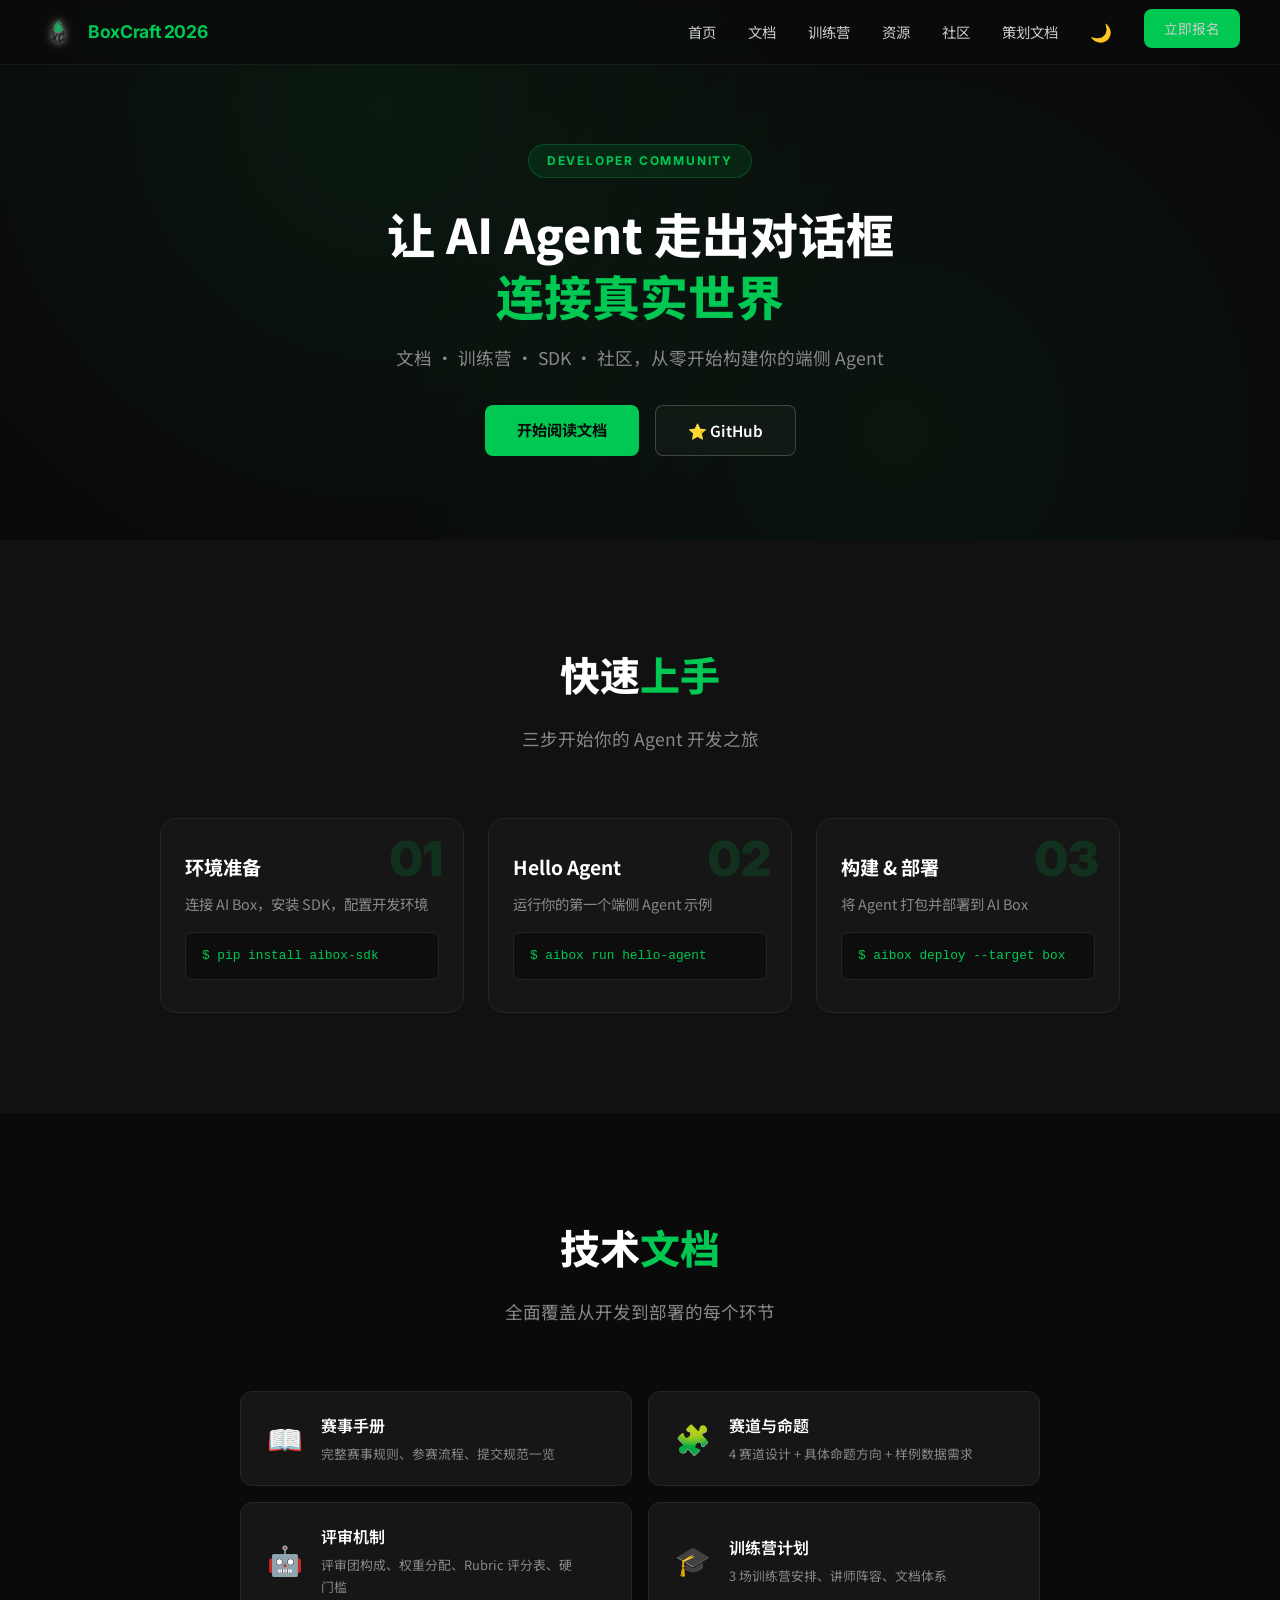
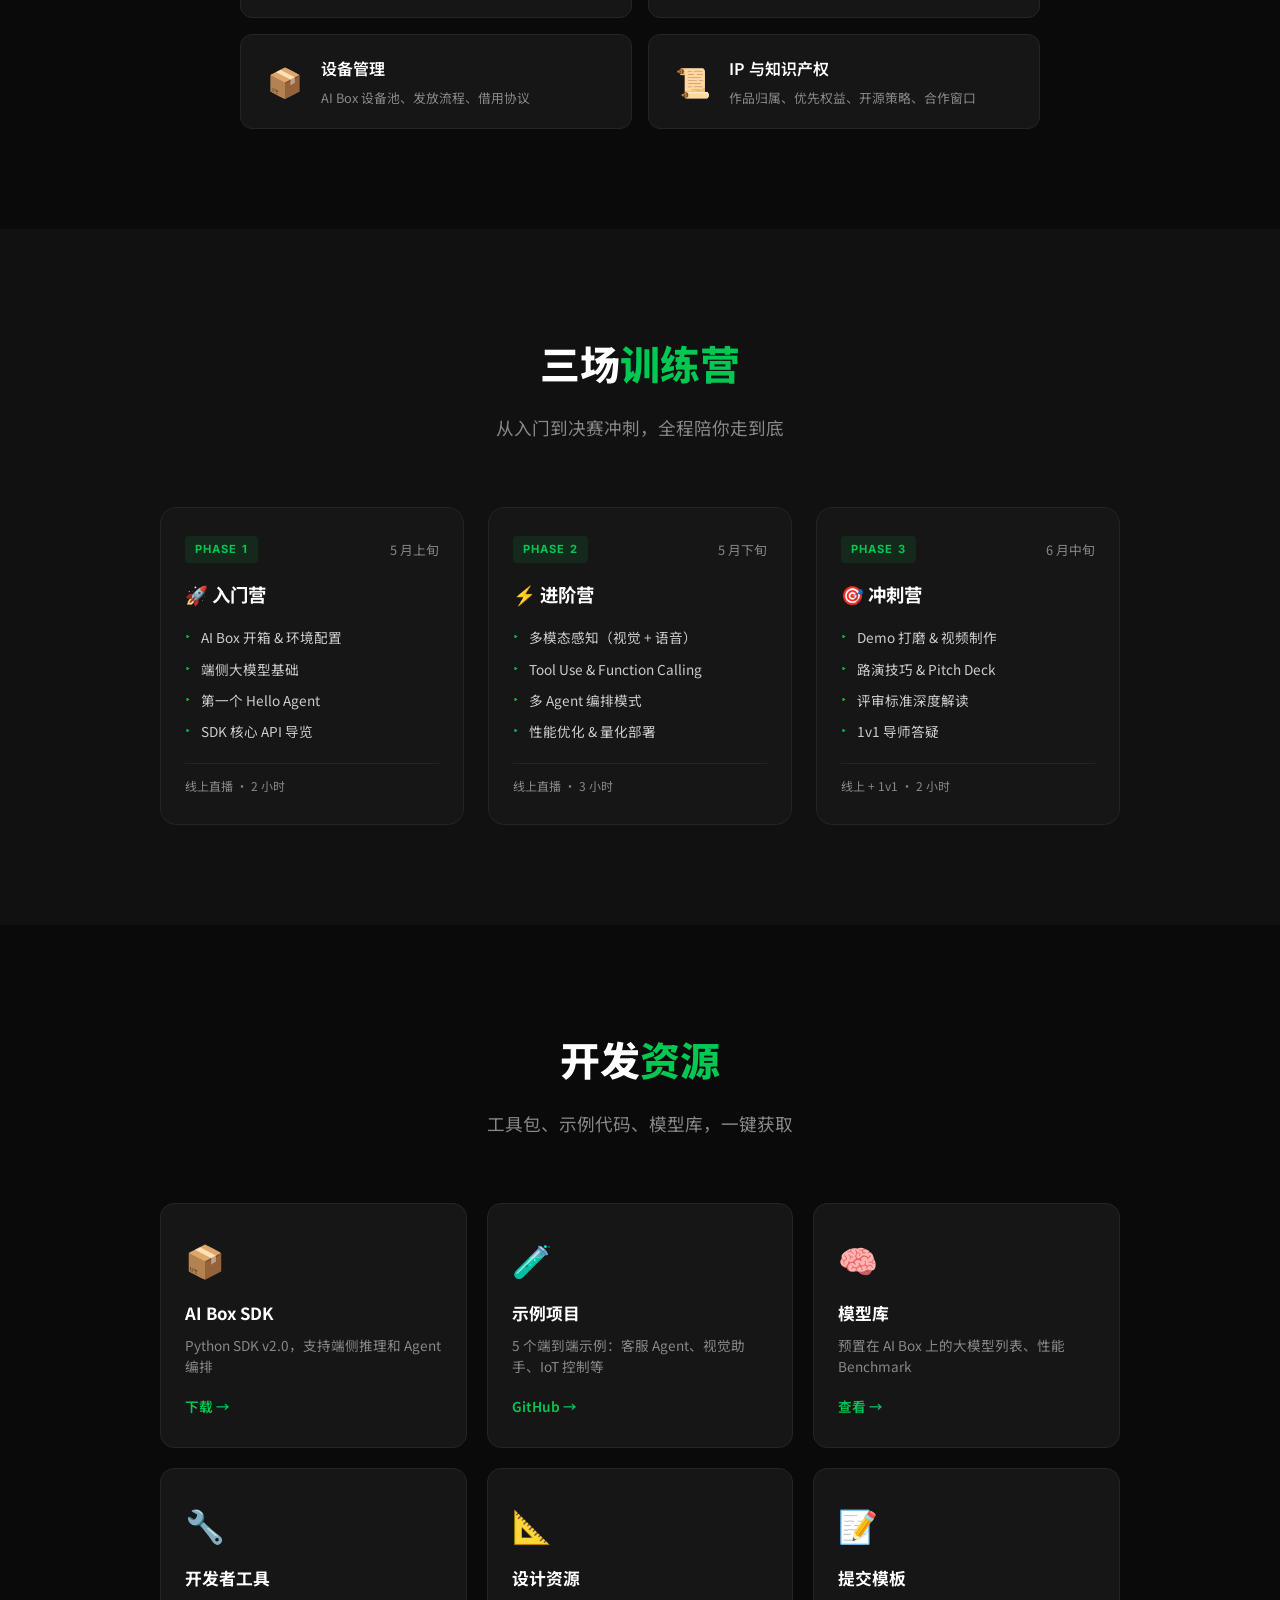
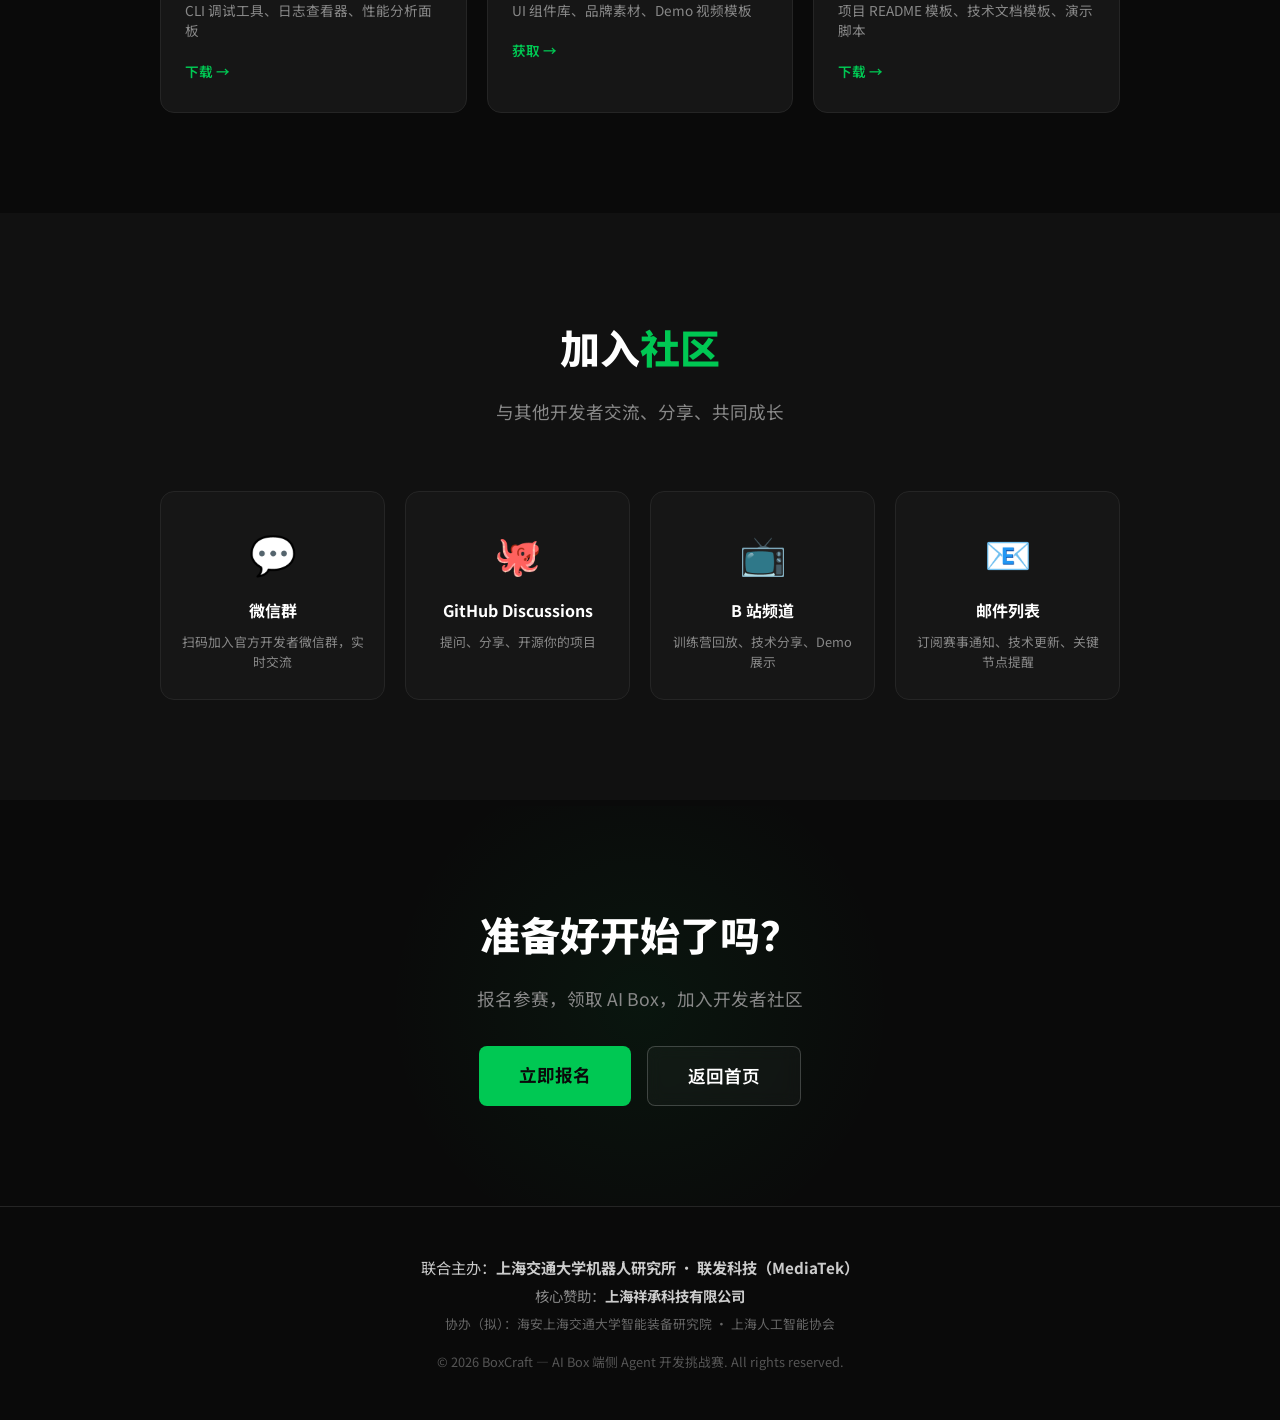
==== community.html @ ab270f7e "feat: BoxCraft 2026 官网全套页面 - 主页 index.html（全站导航/Hero/赛道/奖项/赛程/FAQ） - 注册页 register.html - 社区页 communi" ====
<!DOCTYPE html>
<html lang="zh-CN" data-theme="dark">

<head>
    <meta charset="UTF-8">
    <meta name="viewport" content="width=device-width, initial-scale=1.0">
    <title>开发者社区 — BoxCraft 2026</title>
    <meta name="description" content="BoxCraft 2026 开发者社区：技术文档、训练营资源、开发工具包下载、社区论坛，让你从入门到参赛零障碍。">
    <link rel="icon" type="image/png" href="assets/logo.png">
    <link rel="stylesheet" href="style.css">
    <link rel="stylesheet" href="community.css">
</head>

<body>

    <!-- NAV -->
    <nav>
        <div class="nav-inner">
            <a href="index.html" class="nav-logo">
                <img src="assets/logo.png" alt="BoxCraft">
                <span>BoxCraft <span class="year">2026</span></span>
            </a>
            <ul class="nav-links">
                <li><a href="index.html">首页</a></li>
                <li><a href="#docs">文档</a></li>
                <li><a href="#bootcamp">训练营</a></li>
                <li><a href="#resources">资源</a></li>
                <li><a href="#discuss">社区</a></li>
                <li><a href="docs.html">策划文档</a></li>
        <li><a href="#" onclick="toggleTheme();return false;" id="themeToggle" title="切换主题" style="font-size:1.1rem;">🌙</a></li>
        <li><a href="register.html" class="btn-primary" style="padding:8px 20px; font-size:0.85rem;">立即报名</a>
                </li>
            </ul>
        </div>
    </nav>

    <!-- HERO -->
    <section class="comm-hero">
        <div class="hero-content">
            <div class="comm-badge">DEVELOPER COMMUNITY</div>
            <h1>让 AI Agent 走出对话框<br><span class="green">连接真实世界</span></h1>
            <p class="subtitle">文档 · 训练营 · SDK · 社区，从零开始构建你的端侧 Agent</p>
            <div class="hero-buttons">
                <a href="#docs" class="btn-primary">开始阅读文档</a>
                <a href="https://github.com" class="btn-outline" target="_blank">⭐ GitHub</a>
            </div>
        </div>
    </section>

    <!-- QUICK START -->
    <section id="docs" style="background: var(--dark);">
        <div class="container">
            <div class="section-title fade-in">
                <h2>快速<span class="green">上手</span></h2>
                <p>三步开始你的 Agent 开发之旅</p>
            </div>
            <div class="steps-grid fade-in">
                <div class="step-card">
                    <div class="step-number">01</div>
                    <h3>环境准备</h3>
                    <p>连接 AI Box，安装 SDK，配置开发环境</p>
                    <div class="code-block">
                        <code>$ pip install aibox-sdk</code>
                    </div>
                </div>
                <div class="step-card">
                    <div class="step-number">02</div>
                    <h3>Hello Agent</h3>
                    <p>运行你的第一个端侧 Agent 示例</p>
                    <div class="code-block">
                        <code>$ aibox run hello-agent</code>
                    </div>
                </div>
                <div class="step-card">
                    <div class="step-number">03</div>
                    <h3>构建 & 部署</h3>
                    <p>将 Agent 打包并部署到 AI Box</p>
                    <div class="code-block">
                        <code>$ aibox deploy --target box</code>
                    </div>
                </div>
            </div>
        </div>
    </section>

    <!-- DOCUMENTATION -->
    <section>
        <div class="container">
            <div class="section-title fade-in">
                <h2>技术<span class="green">文档</span></h2>
                <p>全面覆盖从开发到部署的每个环节</p>
            </div>
            <div class="docs-grid fade-in">
                <a class="doc-card" href="doc-handbook.html">
                    <div class="doc-icon">📖</div>
                    <div class="doc-info">
                        <h4>赛事手册</h4>
                        <p>完整赛事规则、参赛流程、提交规范一览</p>
                    </div>
                    <span class="doc-arrow">→</span>
                </a>
                <a class="doc-card" href="doc-tracks.html">
                    <div class="doc-icon">🧩</div>
                    <div class="doc-info">
                        <h4>赛道与命题</h4>
                        <p>4 赛道设计 + 具体命题方向 + 样例数据需求</p>
                    </div>
                    <span class="doc-arrow">→</span>
                </a>
                <a class="doc-card" href="doc-review.html">
                    <div class="doc-icon">🤖</div>
                    <div class="doc-info">
                        <h4>评审机制</h4>
                        <p>评审团构成、权重分配、Rubric 评分表、硬门槛</p>
                    </div>
                    <span class="doc-arrow">→</span>
                </a>
                <a class="doc-card" href="doc-bootcamp.html">
                    <div class="doc-icon">🎓</div>
                    <div class="doc-info">
                        <h4>训练营计划</h4>
                        <p>3 场训练营安排、讲师阵容、文档体系</p>
                    </div>
                    <span class="doc-arrow">→</span>
                </a>
                <a class="doc-card" href="doc-equipment.html">
                    <div class="doc-icon">📦</div>
                    <div class="doc-info">
                        <h4>设备管理</h4>
                        <p>AI Box 设备池、发放流程、借用协议</p>
                    </div>
                    <span class="doc-arrow">→</span>
                </a>
                <a class="doc-card" href="doc-ip.html">
                    <div class="doc-icon">📜</div>
                    <div class="doc-info">
                        <h4>IP 与知识产权</h4>
                        <p>作品归属、优先权益、开源策略、合作窗口</p>
                    </div>
                    <span class="doc-arrow">→</span>
                </a>
            </div>
        </div>
    </section>

    <!-- BOOTCAMP -->
    <section id="bootcamp" style="background: var(--dark);">
        <div class="container">
            <div class="section-title fade-in">
                <h2>三场<span class="green">训练营</span></h2>
                <p>从入门到决赛冲刺，全程陪你走到底</p>
            </div>
            <div class="bootcamp-timeline fade-in">
                <div class="boot-card">
                    <div class="boot-phase">
                        <span class="boot-badge">PHASE 1</span>
                        <span class="boot-date">5 月上旬</span>
                    </div>
                    <h3>🚀 入门营</h3>
                    <ul>
                        <li>AI Box 开箱 & 环境配置</li>
                        <li>端侧大模型基础</li>
                        <li>第一个 Hello Agent</li>
                        <li>SDK 核心 API 导览</li>
                    </ul>
                    <div class="boot-tag">线上直播 · 2 小时</div>
                </div>
                <div class="boot-card">
                    <div class="boot-phase">
                        <span class="boot-badge">PHASE 2</span>
                        <span class="boot-date">5 月下旬</span>
                    </div>
                    <h3>⚡ 进阶营</h3>
                    <ul>
                        <li>多模态感知（视觉 + 语音）</li>
                        <li>Tool Use & Function Calling</li>
                        <li>多 Agent 编排模式</li>
                        <li>性能优化 & 量化部署</li>
                    </ul>
                    <div class="boot-tag">线上直播 · 3 小时</div>
                </div>
                <div class="boot-card">
                    <div class="boot-phase">
                        <span class="boot-badge">PHASE 3</span>
                        <span class="boot-date">6 月中旬</span>
                    </div>
                    <h3>🎯 冲刺营</h3>
                    <ul>
                        <li>Demo 打磨 & 视频制作</li>
                        <li>路演技巧 & Pitch Deck</li>
                        <li>评审标准深度解读</li>
                        <li>1v1 导师答疑</li>
                    </ul>
                    <div class="boot-tag">线上 + 1v1 · 2 小时</div>
                </div>
            </div>
        </div>
    </section>

    <!-- RESOURCES -->
    <section id="resources">
        <div class="container">
            <div class="section-title fade-in">
                <h2>开发<span class="green">资源</span></h2>
                <p>工具包、示例代码、模型库，一键获取</p>
            </div>
            <div class="resources-grid fade-in">
                <div class="res-card">
                    <div class="res-icon">📦</div>
                    <h4>AI Box SDK</h4>
                    <p>Python SDK v2.0，支持端侧推理和 Agent 编排</p>
                    <a href="#" class="res-link">下载 →</a>
                </div>
                <div class="res-card">
                    <div class="res-icon">🧪</div>
                    <h4>示例项目</h4>
                    <p>5 个端到端示例：客服 Agent、视觉助手、IoT 控制等</p>
                    <a href="#" class="res-link">GitHub →</a>
                </div>
                <div class="res-card">
                    <div class="res-icon">🧠</div>
                    <h4>模型库</h4>
                    <p>预置在 AI Box 上的大模型列表、性能 Benchmark</p>
                    <a href="#" class="res-link">查看 →</a>
                </div>
                <div class="res-card">
                    <div class="res-icon">🔧</div>
                    <h4>开发者工具</h4>
                    <p>CLI 调试工具、日志查看器、性能分析面板</p>
                    <a href="#" class="res-link">下载 →</a>
                </div>
                <div class="res-card">
                    <div class="res-icon">📐</div>
                    <h4>设计资源</h4>
                    <p>UI 组件库、品牌素材、Demo 视频模板</p>
                    <a href="#" class="res-link">获取 →</a>
                </div>
                <div class="res-card">
                    <div class="res-icon">📝</div>
                    <h4>提交模板</h4>
                    <p>项目 README 模板、技术文档模板、演示脚本</p>
                    <a href="#" class="res-link">下载 →</a>
                </div>
            </div>
        </div>
    </section>

    <!-- COMMUNITY / DISCUSS -->
    <section id="discuss" style="background: var(--dark);">
        <div class="container">
            <div class="section-title fade-in">
                <h2>加入<span class="green">社区</span></h2>
                <p>与其他开发者交流、分享、共同成长</p>
            </div>
            <div class="community-channels fade-in">
                <a class="channel-card" href="#" target="_blank">
                    <div class="ch-icon">💬</div>
                    <h4>微信群</h4>
                    <p>扫码加入官方开发者微信群，实时交流</p>
                </a>
                <a class="channel-card" href="#" target="_blank">
                    <div class="ch-icon">🐙</div>
                    <h4>GitHub Discussions</h4>
                    <p>提问、分享、开源你的项目</p>
                </a>
                <a class="channel-card" href="#" target="_blank">
                    <div class="ch-icon">📺</div>
                    <h4>B 站频道</h4>
                    <p>训练营回放、技术分享、Demo 展示</p>
                </a>
                <a class="channel-card" href="#" target="_blank">
                    <div class="ch-icon">📧</div>
                    <h4>邮件列表</h4>
                    <p>订阅赛事通知、技术更新、关键节点提醒</p>
                </a>
            </div>
        </div>
    </section>

    <!-- CTA -->
    <section class="cta-section">
        <h2>准备好开始了吗？</h2>
        <p>报名参赛，领取 AI Box，加入开发者社区</p>
        <div class="hero-buttons" style="justify-content:center;">
            <a href="register.html" class="btn-primary" style="font-size:1.1rem; padding: 14px 40px;">立即报名</a>
            <a href="index.html" class="btn-outline" style="font-size:1.1rem; padding: 14px 40px;">返回首页</a>
        </div>
    </section>

    <!-- FOOTER -->
    <footer>
        <div class="organizers">
            <div class="org-row">联合主办：<strong>上海交通大学机器人研究所</strong> · <strong>联发科技（MediaTek）</strong></div>
            <div class="org-row">核心赞助：<strong>上海祥承科技有限公司</strong></div>
            <div class="org-row" style="color:#666; font-size:0.8rem;">协办（拟）：海安上海交通大学智能装备研究院 · 上海人工智能协会</div>
        </div>
        <div class="copyright">
            © 2026 BoxCraft — AI Box 端侧 Agent 开发挑战赛. All rights reserved.
        </div>
    </footer>

    <!-- JS -->
    <script>
        const observer = new IntersectionObserver((entries) => {
            entries.forEach(entry => {
                if (entry.isIntersecting) entry.target.classList.add('visible');
            });
        }, { threshold: 0.1 });
        document.querySelectorAll('.fade-in').forEach(el => observer.observe(el));
    </script>


  <script>
    function toggleTheme() {
      const html = document.documentElement;
      const next = html.getAttribute('data-theme') === 'dark' ? 'light' : 'dark';
      html.setAttribute('data-theme', next);
      localStorage.setItem('boxcraft-theme', next);
      const btn = document.getElementById('themeToggle');
      if (btn) btn.textContent = next === 'dark' ? '🌙' : '☀️';
    }
    (function() {
      const saved = localStorage.getItem('boxcraft-theme');
      if (saved) {
        document.documentElement.setAttribute('data-theme', saved);
        const btn = document.getElementById('themeToggle');
        if (btn) btn.textContent = saved === 'dark' ? '🌙' : '☀️';
      }
    })();
  </script>
</body>

</html>
---- style.css ----
/* ===== BoxCraft 2026 Official Website ===== */
/* Brand: Black #1A1A1A + Green #00C853 */

@import url('https://fonts.googleapis.com/css2?family=Inter:wght@300;400;500;600;700;800;900&family=Noto+Sans+SC:wght@300;400;500;700;900&display=swap');

:root,
[data-theme="dark"] {
  --green: #00C853;
  --green-dark: #00a344;
  --green-light: #00e676;
  --green-glow: rgba(0, 200, 83, 0.3);
  --green-subtle: rgba(0, 200, 83, 0.06);
  --black: #0a0a0a;
  --dark: #111111;
  --dark-card: #161616;
  --dark-card-hover: #1c1c1c;
  --dark-border: #252525;
  --white: #ffffff;
  --gray: #888888;
  --light-gray: #cccccc;
  --font-en: 'Inter', sans-serif;
  --font-cn: 'Noto Sans SC', 'PingFang SC', sans-serif;
  --radius-sm: 10px;
  --radius-md: 16px;
  --radius-lg: 24px;
  --shadow-card: 0 4px 24px rgba(0, 0, 0, 0.4);
  --shadow-glow: 0 0 40px rgba(0, 200, 83, 0.12);
  --transition-fast: 0.2s cubic-bezier(0.4, 0, 0.2, 1);
  --transition-smooth: 0.4s cubic-bezier(0.4, 0, 0.2, 1);
}

[data-theme="light"] {
  --green: #00873e;
  --green-dark: #006830;
  --green-light: #00a344;
  --green-glow: rgba(0, 135, 62, 0.18);
  --green-subtle: rgba(0, 135, 62, 0.06);
  --black: #ffffff;
  --dark: #f8f9fa;
  --dark-card: #ffffff;
  --dark-card-hover: #f0f1f2;
  --dark-border: #e0e0e0;
  --white: #1a1a1a;
  --gray: #888888;
  --light-gray: #444444;
  --shadow-card: 0 4px 24px rgba(0, 0, 0, 0.08);
  --shadow-glow: 0 0 40px rgba(0, 135, 62, 0.1);
}

* {
  margin: 0;
  padding: 0;
  box-sizing: border-box;
}

html {
  scroll-behavior: smooth;
  font-size: 16px;
}

body {
  background: var(--black);
  color: var(--white);
  font-family: var(--font-cn);
  line-height: 1.7;
  overflow-x: hidden;
  -webkit-font-smoothing: antialiased;
  -moz-osx-font-smoothing: grayscale;
}

a {
  color: var(--green);
  text-decoration: none;
  transition: all var(--transition-fast);
}

a:hover {
  opacity: 0.85;
  text-shadow: 0 0 12px var(--green-glow);
}

.container {
  max-width: 1200px;
  margin: 0 auto;
  padding: 0 24px;
}

/* ===== NAV ===== */
nav {
  position: fixed;
  top: 0;
  left: 0;
  right: 0;
  z-index: 100;
  background: rgba(10, 10, 10, 0.7);
  backdrop-filter: blur(24px) saturate(180%);
  -webkit-backdrop-filter: blur(24px) saturate(180%);
  border-bottom: 1px solid rgba(255, 255, 255, 0.06);
  padding: 0 24px;
}

nav .nav-inner {
  max-width: 1200px;
  margin: 0 auto;
  display: flex;
  align-items: center;
  justify-content: space-between;
  height: 64px;
}

nav .nav-logo {
  display: flex;
  align-items: center;
  gap: 12px;
}

nav .nav-logo img {
  height: 36px;
  width: auto;
  filter: drop-shadow(0 0 6px rgba(255, 255, 255, 0.4)) drop-shadow(0 0 2px rgba(255, 255, 255, 0.6));
}

nav .nav-logo span {
  font-family: var(--font-en);
  font-weight: 700;
  font-size: 1.1rem;
  letter-spacing: -0.02em;
}

nav .nav-logo .year {
  color: var(--green);
}

nav .nav-links {
  display: flex;
  gap: 32px;
  align-items: center;
  list-style: none;
}

nav .nav-links a {
  color: var(--light-gray);
  font-size: 0.9rem;
  font-weight: 400;
  transition: color 0.2s;
}

nav .nav-links a:hover {
  color: var(--white);
  opacity: 1;
}

.btn-primary {
  display: inline-block;
  padding: 12px 32px;
  background: var(--green);
  color: var(--black);
  font-weight: 700;
  font-size: 0.95rem;
  border-radius: 8px;
  border: none;
  cursor: pointer;
  transition: all var(--transition-fast);
  font-family: var(--font-cn);
  position: relative;
  overflow: hidden;
}

.btn-primary::after {
  content: '';
  position: absolute;
  inset: 0;
  background: linear-gradient(135deg, transparent 40%, rgba(255, 255, 255, 0.2) 50%, transparent 60%);
  transform: translateX(-100%);
  transition: transform 0.6s;
}

.btn-primary:hover {
  background: var(--green-light);
  transform: translateY(-2px);
  box-shadow: 0 4px 20px rgba(0, 200, 83, 0.4), 0 0 60px rgba(0, 200, 83, 0.15);
  opacity: 1;
}

.btn-primary:hover::after {
  transform: translateX(100%);
}

.btn-outline {
  display: inline-block;
  padding: 12px 32px;
  background: rgba(255, 255, 255, 0.03);
  color: var(--white);
  font-weight: 600;
  font-size: 0.95rem;
  border-radius: 8px;
  border: 1px solid rgba(255, 255, 255, 0.2);
  cursor: pointer;
  transition: all var(--transition-fast);
  font-family: var(--font-cn);
  backdrop-filter: blur(8px);
}

.btn-outline:hover {
  background: rgba(0, 200, 83, 0.08);
  border-color: var(--green);
  opacity: 1;
  transform: translateY(-2px);
}

/* ===== HERO ===== */
.hero {
  min-height: 100vh;
  display: flex;
  align-items: center;
  justify-content: center;
  text-align: center;
  padding: 120px 24px 80px;
  position: relative;
  overflow: hidden;
}

.hero::before {
  content: '';
  position: absolute;
  top: -40%;
  left: 50%;
  transform: translateX(-50%);
  width: 900px;
  height: 900px;
  background: radial-gradient(circle, rgba(0, 200, 83, 0.15) 0%, rgba(0, 200, 83, 0.05) 40%, transparent 70%);
  opacity: 1;
  pointer-events: none;
  animation: pulseGlow 6s ease-in-out infinite;
}

.hero::after {
  content: '';
  position: absolute;
  bottom: -20%;
  right: -10%;
  width: 500px;
  height: 500px;
  background: radial-gradient(circle, rgba(0, 200, 83, 0.08) 0%, transparent 70%);
  pointer-events: none;
}

@keyframes pulseGlow {

  0%,
  100% {
    opacity: 0.6;
    transform: translateX(-50%) scale(1);
  }

  50% {
    opacity: 1;
    transform: translateX(-50%) scale(1.05);
  }
}

.hero-content {
  position: relative;
  z-index: 1;
}

.hero-logo {
  width: 160px;
  height: auto;
  margin-bottom: 32px;
  animation: float 4s ease-in-out infinite;
  filter: drop-shadow(0 0 20px rgba(255, 255, 255, 0.3)) drop-shadow(0 0 6px rgba(255, 255, 255, 0.5)) drop-shadow(0 0 40px rgba(0, 200, 83, 0.2));
}

@keyframes float {

  0%,
  100% {
    transform: translateY(0);
  }

  50% {
    transform: translateY(-10px);
  }
}

.hero h1 {
  font-family: var(--font-en);
  font-size: 5rem;
  font-weight: 900;
  letter-spacing: -0.04em;
  line-height: 1.05;
  margin-bottom: 8px;
  background: linear-gradient(135deg, #fff 60%, rgba(255, 255, 255, 0.7));
  -webkit-background-clip: text;
  -webkit-text-fill-color: transparent;
  background-clip: text;
}

.hero h1 .year {
  background: linear-gradient(135deg, var(--green), var(--green-light));
  -webkit-background-clip: text;
  -webkit-text-fill-color: transparent;
  background-clip: text;
}

.hero .subtitle {
  font-size: 1.3rem;
  color: var(--light-gray);
  font-weight: 400;
  margin-bottom: 32px;
  letter-spacing: 0.1em;
}

.hero .slogan {
  font-size: 2rem;
  font-weight: 700;
  margin-bottom: 48px;
  line-height: 1.4;
}

.hero .slogan .highlight {
  color: var(--green);
}

.hero-stats {
  display: flex;
  justify-content: center;
  gap: 40px;
  margin-bottom: 48px;
  flex-wrap: wrap;
}

.hero-stats .stat {
  text-align: center;
  padding: 16px 24px;
  background: rgba(255, 255, 255, 0.03);
  border: 1px solid rgba(255, 255, 255, 0.06);
  border-radius: var(--radius-sm);
  backdrop-filter: blur(8px);
  transition: all var(--transition-smooth);
  min-width: 120px;
}

.hero-stats .stat:hover {
  border-color: rgba(0, 200, 83, 0.3);
  background: rgba(0, 200, 83, 0.05);
  transform: translateY(-4px);
  box-shadow: var(--shadow-glow);
}

.hero-stats .stat-value {
  font-family: var(--font-en);
  font-size: 2.4rem;
  font-weight: 800;
  background: linear-gradient(135deg, var(--green), var(--green-light));
  -webkit-background-clip: text;
  -webkit-text-fill-color: transparent;
  background-clip: text;
}

.hero-stats .stat-label {
  font-size: 0.8rem;
  color: var(--gray);
  margin-top: 4px;
  letter-spacing: 0.02em;
}

.hero-buttons {
  display: flex;
  gap: 16px;
  justify-content: center;
}

/* ===== SECTIONS ===== */
section {
  padding: 100px 24px;
}

.section-title {
  text-align: center;
  margin-bottom: 64px;
}

.section-title h2 {
  font-size: 2.5rem;
  font-weight: 800;
  margin-bottom: 16px;
}

.section-title p {
  font-size: 1.1rem;
  color: var(--gray);
  max-width: 600px;
  margin: 0 auto;
}

.section-title .green {
  color: var(--green);
}

/* ===== ABOUT ===== */
.about-grid {
  display: grid;
  grid-template-columns: 1fr 1fr;
  gap: 48px;
  align-items: center;
}

.about-text h3 {
  font-size: 1.8rem;
  font-weight: 700;
  margin-bottom: 20px;
}

.about-text p {
  color: var(--light-gray);
  line-height: 1.8;
  margin-bottom: 16px;
}

.about-features {
  display: grid;
  grid-template-columns: 1fr 1fr;
  gap: 16px;
}

.about-feature {
  background: var(--dark-card);
  border: 1px solid var(--dark-border);
  border-radius: var(--radius-sm);
  padding: 20px;
  text-align: center;
  transition: all var(--transition-smooth);
}

.about-feature:hover {
  border-color: var(--green);
  transform: translateY(-4px);
  box-shadow: var(--shadow-glow);
  background: var(--dark-card-hover);
}

.about-feature .icon {
  font-size: 2rem;
  margin-bottom: 8px;
}

.about-feature .label {
  font-size: 0.85rem;
  color: var(--gray);
  margin-bottom: 4px;
}

.about-feature .value {
  font-weight: 700;
  font-size: 1.1rem;
}

/* ===== TRACKS ===== */
.tracks-grid {
  display: grid;
  grid-template-columns: repeat(2, 1fr);
  gap: 24px;
  max-width: 900px;
  margin: 0 auto;
}

.track-card {
  background: var(--dark-card);
  border: 1px solid var(--dark-border);
  border-radius: var(--radius-md);
  padding: 32px;
  transition: all var(--transition-smooth);
  position: relative;
  overflow: hidden;
}

.track-card::before {
  content: '';
  position: absolute;
  top: 0;
  left: 0;
  width: 4px;
  height: 100%;
  background: linear-gradient(180deg, var(--green), var(--green-dark));
  opacity: 0;
  transition: opacity var(--transition-fast);
}

.track-card:hover {
  border-color: rgba(0, 200, 83, 0.4);
  transform: translateY(-6px);
  box-shadow: var(--shadow-glow), var(--shadow-card);
  background: var(--dark-card-hover);
}

.track-card:hover::before {
  opacity: 1;
}

.track-card .track-label {
  font-family: var(--font-en);
  font-size: 0.75rem;
  font-weight: 600;
  color: var(--green);
  text-transform: uppercase;
  letter-spacing: 0.1em;
  margin-bottom: 12px;
}

.track-card h3 {
  font-size: 1.3rem;
  font-weight: 700;
  margin-bottom: 12px;
}

.track-card p {
  color: var(--gray);
  font-size: 0.9rem;
  line-height: 1.6;
}

/* ===== TIMELINE ===== */
.timeline {
  max-width: 700px;
  margin: 0 auto;
  position: relative;
}

.timeline::before {
  content: '';
  position: absolute;
  left: 20px;
  top: 0;
  bottom: 0;
  width: 2px;
  background: var(--dark-border);
}

.timeline-item {
  display: flex;
  gap: 24px;
  margin-bottom: 32px;
  position: relative;
}

.timeline-dot {
  width: 40px;
  height: 40px;
  min-width: 40px;
  border-radius: 50%;
  background: var(--dark-card);
  border: 2px solid var(--dark-border);
  display: flex;
  align-items: center;
  justify-content: center;
  font-size: 1rem;
  z-index: 1;
  transition: all 0.3s;
}

.timeline-item:hover .timeline-dot {
  border-color: var(--green);
  box-shadow: 0 0 12px var(--green-glow);
}

.timeline-item.active .timeline-dot {
  border-color: var(--green);
  background: var(--green);
}

.timeline-content {
  padding-bottom: 8px;
}

.timeline-content .date {
  font-family: var(--font-en);
  font-size: 0.8rem;
  font-weight: 600;
  color: var(--green);
  margin-bottom: 4px;
}

.timeline-content h4 {
  font-size: 1.05rem;
  font-weight: 600;
  margin-bottom: 4px;
}

.timeline-content p {
  font-size: 0.85rem;
  color: var(--gray);
}

/* ===== PRIZES ===== */
.prizes-grid {
  display: grid;
  grid-template-columns: repeat(4, 1fr);
  gap: 20px;
  max-width: 900px;
  margin: 0 auto 48px;
}

.prize-card {
  background: var(--dark-card);
  border: 1px solid var(--dark-border);
  border-radius: var(--radius-md);
  padding: 28px 20px;
  text-align: center;
  transition: all var(--transition-smooth);
}

.prize-card:hover {
  border-color: var(--green);
  transform: translateY(-6px);
  box-shadow: var(--shadow-glow);
}

.prize-card.gold {
  border-color: rgba(255, 215, 0, 0.5);
  background: linear-gradient(135deg, var(--dark-card) 0%, rgba(255, 215, 0, 0.04) 100%);
}

.prize-card.gold:hover {
  box-shadow: 0 0 40px rgba(255, 215, 0, 0.15);
  border-color: #ffd700;
}

.prize-card.gold .prize-icon {
  color: #ffd700;
}

.prize-card .prize-icon {
  font-size: 2.5rem;
  margin-bottom: 12px;
}

.prize-card .prize-title {
  font-size: 1rem;
  font-weight: 700;
  margin-bottom: 8px;
}

.prize-card .prize-amount {
  font-family: var(--font-en);
  font-size: 1.6rem;
  font-weight: 800;
  color: var(--green);
}

.prize-card .prize-count {
  font-size: 0.8rem;
  color: var(--gray);
  margin-top: 4px;
}

.prizes-extra {
  display: flex;
  justify-content: center;
  gap: 32px;
  flex-wrap: wrap;
}

.prizes-extra .extra-item {
  display: flex;
  align-items: center;
  gap: 8px;
  color: var(--light-gray);
  font-size: 0.9rem;
}

.prizes-extra .extra-item .icon {
  font-size: 1.2rem;
}

/* ===== WHO ===== */
.who-tags {
  display: flex;
  justify-content: center;
  gap: 16px;
  flex-wrap: wrap;
  max-width: 700px;
  margin: 0 auto;
}

.who-tag {
  background: var(--dark-card);
  border: 1px solid var(--dark-border);
  border-radius: 40px;
  padding: 14px 28px;
  font-size: 1rem;
  font-weight: 500;
  transition: all var(--transition-smooth);
  cursor: default;
}

.who-tag:hover {
  border-color: var(--green);
  background: rgba(0, 200, 83, 0.06);
  transform: translateY(-3px);
  box-shadow: var(--shadow-glow);
}

.who-tag .icon {
  margin-right: 8px;
}

/* ===== FAQ ===== */
.faq-list {
  max-width: 700px;
  margin: 0 auto;
}

.faq-item {
  border-bottom: 1px solid var(--dark-border);
}

.faq-q {
  display: flex;
  justify-content: space-between;
  align-items: center;
  padding: 20px 0;
  cursor: pointer;
  font-weight: 600;
  font-size: 1.05rem;
  transition: color 0.2s;
}

.faq-q:hover {
  color: var(--green);
}

.faq-q .arrow {
  font-size: 1.2rem;
  transition: transform 0.3s;
  color: var(--gray);
}

.faq-item.open .faq-q .arrow {
  transform: rotate(180deg);
  color: var(--green);
}

.faq-a {
  max-height: 0;
  overflow: hidden;
  transition: max-height 0.4s ease, padding 0.3s ease;
  color: var(--gray);
  font-size: 0.95rem;
  line-height: 1.7;
}

.faq-item.open .faq-a {
  max-height: 200px;
  padding-bottom: 20px;
}

/* ===== CTA ===== */
.cta-section {
  text-align: center;
  padding: 100px 24px;
  position: relative;
}

.cta-section::before {
  content: '';
  position: absolute;
  bottom: 0;
  left: 50%;
  transform: translateX(-50%);
  width: 600px;
  height: 400px;
  background: radial-gradient(circle, var(--green-glow) 0%, transparent 70%);
  opacity: 0.2;
  pointer-events: none;
}

.cta-section h2 {
  font-size: 2.5rem;
  font-weight: 800;
  margin-bottom: 16px;
  position: relative;
}

.cta-section p {
  color: var(--gray);
  font-size: 1.1rem;
  margin-bottom: 32px;
  position: relative;
}

/* ===== FOOTER ===== */
footer {
  border-top: 1px solid var(--dark-border);
  padding: 48px 24px;
  text-align: center;
}

footer .organizers {
  font-size: 0.9rem;
  color: var(--gray);
  margin-bottom: 16px;
}

footer .org-row {
  margin-bottom: 4px;
}

footer .org-row:first-child {
  font-size: 0.95rem;
  color: var(--light-gray);
}

footer .organizers strong {
  color: var(--light-gray);
}

footer .copyright {
  font-size: 0.8rem;
  color: #555;
}

/* ===== RESPONSIVE ===== */
@media (max-width: 768px) {
  .hero h1 {
    font-size: 2.8rem;
  }

  .hero .slogan {
    font-size: 1.4rem;
  }

  .hero-stats {
    gap: 24px;
  }

  .hero-stats .stat-value {
    font-size: 1.6rem;
  }

  .about-grid {
    grid-template-columns: 1fr;
  }

  .tracks-grid {
    grid-template-columns: 1fr;
  }

  .prizes-grid {
    grid-template-columns: repeat(2, 1fr);
  }

  nav .nav-links {
    display: none;
  }

  .hero-buttons {
    flex-direction: column;
    align-items: center;
  }

  .section-title h2 {
    font-size: 1.8rem;
  }
}

/* ===== ANIMATIONS ===== */
.fade-in {
  opacity: 0;
  transform: translateY(40px);
  transition: opacity 0.7s cubic-bezier(0.4, 0, 0.2, 1), transform 0.7s cubic-bezier(0.4, 0, 0.2, 1);
}

.fade-in.visible {
  opacity: 1;
  transform: translateY(0);
}

/* Staggered animation for grids */
.fade-in.visible .track-card,
.fade-in.visible .prize-card,
.fade-in.visible .about-feature,
.fade-in.visible .who-tag {
  animation: slideUp 0.5s ease forwards;
}

.fade-in.visible .track-card:nth-child(1) {
  animation-delay: 0s;
}

.fade-in.visible .track-card:nth-child(2) {
  animation-delay: 0.1s;
}

.fade-in.visible .track-card:nth-child(3) {
  animation-delay: 0.2s;
}

.fade-in.visible .track-card:nth-child(4) {
  animation-delay: 0.3s;
}

.fade-in.visible .prize-card:nth-child(1) {
  animation-delay: 0s;
}

.fade-in.visible .prize-card:nth-child(2) {
  animation-delay: 0.1s;
}

.fade-in.visible .prize-card:nth-child(3) {
  animation-delay: 0.2s;
}

.fade-in.visible .prize-card:nth-child(4) {
  animation-delay: 0.3s;
}

@keyframes slideUp {
  from {
    opacity: 0;
    transform: translateY(20px);
  }

  to {
    opacity: 1;
    transform: translateY(0);
  }
}

/* Selection styling */
::selection {
  background: rgba(0, 200, 83, 0.3);
  color: #fff;
}

/* Scrollbar */
::-webkit-scrollbar {
  width: 8px;
}

::-webkit-scrollbar-track {
  background: var(--black);
}

::-webkit-scrollbar-thumb {
  background: var(--dark-border);
  border-radius: 4px;
}

::-webkit-scrollbar-thumb:hover {
  background: var(--gray);
}

/* ===== LIGHT MODE OVERRIDES ===== */
/* Fixes hardcoded rgba(white, ...) values that break in light theme */

[data-theme="light"] body {
  background: #f5f6f8;
  color: #1a1a1a;
  transition: background 0.3s, color 0.3s;
}

/* Nav */
[data-theme="light"] nav {
  background: rgba(255, 255, 255, 0.88);
  border-bottom: 1px solid rgba(0, 0, 0, 0.1);
}

/* Logo: replace white glow with green glow */
[data-theme="light"] nav .nav-logo img {
  filter: drop-shadow(0 0 6px rgba(0, 135, 62, 0.5)) drop-shadow(0 0 2px rgba(0, 135, 62, 0.3));
}

[data-theme="light"] nav .nav-logo span {
  color: #1a1a1a;
}

[data-theme="light"] nav .nav-links a {
  color: #555555;
}

[data-theme="light"] nav .nav-links a:hover {
  color: #1a1a1a;
}

/* Hero background radial glow – stronger in light */
[data-theme="light"] .hero::before {
  background: radial-gradient(circle, rgba(0, 135, 62, 0.2) 0%, rgba(0, 135, 62, 0.08) 40%, transparent 70%);
}

[data-theme="light"] .hero::after {
  background: radial-gradient(circle, rgba(0, 135, 62, 0.12) 0%, transparent 70%);
}

/* Hero logo: replace white glow with dark+green glow */
[data-theme="light"] .hero-logo {
  filter:
    drop-shadow(0 4px 12px rgba(0, 0, 0, 0.2)) drop-shadow(0 0 20px rgba(0, 135, 62, 0.35)) drop-shadow(0 0 6px rgba(0, 135, 62, 0.5));
}

/* Hero h1: replace white gradient with dark gradient */
[data-theme="light"] .hero h1 {
  background: linear-gradient(135deg, #0a0a0a 60%, #333333);
  -webkit-background-clip: text;
  -webkit-text-fill-color: transparent;
  background-clip: text;
}

/* Hero stats cards */
[data-theme="light"] .hero-stats .stat {
  background: rgba(255, 255, 255, 0.8);
  border: 1px solid rgba(0, 135, 62, 0.2);
  box-shadow: 0 2px 12px rgba(0, 0, 0, 0.06);
}

[data-theme="light"] .hero-stats .stat:hover {
  border-color: rgba(0, 135, 62, 0.5);
  background: rgba(255, 255, 255, 0.95);
  box-shadow: 0 4px 24px rgba(0, 135, 62, 0.15);
}

/* Btn outline */
[data-theme="light"] .btn-outline {
  background: rgba(0, 0, 0, 0.03);
  color: #1a1a1a;
  border: 1.5px solid rgba(0, 0, 0, 0.2);
}

[data-theme="light"] .btn-outline:hover {
  background: rgba(0, 135, 62, 0.08);
  border-color: var(--green);
}

/* Cards hover border glow enhancement */
[data-theme="light"] .track-card:hover {
  border-color: rgba(0, 135, 62, 0.5);
  box-shadow: 0 0 28px rgba(0, 135, 62, 0.12), 0 8px 32px rgba(0, 0, 0, 0.1);
}

[data-theme="light"] .about-feature:hover {
  box-shadow: 0 0 24px rgba(0, 135, 62, 0.15), 0 4px 16px rgba(0, 0, 0, 0.08);
}

[data-theme="light"] .prize-card:hover {
  box-shadow: 0 0 24px rgba(0, 135, 62, 0.15), 0 8px 24px rgba(0, 0, 0, 0.1);
}

[data-theme="light"] .who-tag:hover {
  background: rgba(0, 135, 62, 0.08);
  box-shadow: 0 0 12px rgba(0, 135, 62, 0.15);
}

[data-theme="light"] .timeline-item:hover .timeline-dot {
  box-shadow: 0 0 12px rgba(0, 135, 62, 0.3);
}

/* Organizer logos background */
[data-theme="light"] .org-logo {
  background: rgba(0, 0, 0, 0.04);
  border: 1px solid rgba(0, 0, 0, 0.1);
}

/* Section backgrounds */
[data-theme="light"] section:nth-child(even) {
  background: rgba(255, 255, 255, 0.6);
}

/* FAQ, scrollbar etc */
[data-theme="light"] ::-webkit-scrollbar-track {
  background: #f0f0f0;
}

[data-theme="light"] ::-webkit-scrollbar-thumb {
  background: #cccccc;
}

[data-theme="light"] ::selection {
  background: rgba(0, 135, 62, 0.2);
  color: #1a1a1a;
}
---- community.css ----
/* ===== Community Page Specific Styles ===== */

/* Hero */
.comm-hero {
    min-height: 60vh;
    display: flex;
    align-items: center;
    justify-content: center;
    text-align: center;
    padding: 140px 24px 80px;
    position: relative;
}

.comm-hero::before {
    content: '';
    position: absolute;
    top: 0;
    left: 0;
    right: 0;
    bottom: 0;
    background:
        radial-gradient(circle at 30% 20%, rgba(0, 200, 83, 0.08) 0%, transparent 50%),
        radial-gradient(circle at 70% 80%, rgba(0, 200, 83, 0.06) 0%, transparent 50%);
    pointer-events: none;
}

.comm-badge {
    display: inline-block;
    font-family: var(--font-en);
    font-size: 0.75rem;
    font-weight: 700;
    letter-spacing: 0.15em;
    color: var(--green);
    background: rgba(0, 200, 83, 0.1);
    border: 1px solid rgba(0, 200, 83, 0.25);
    border-radius: 20px;
    padding: 6px 18px;
    margin-bottom: 24px;
}

.comm-hero h1 {
    font-size: 3rem;
    font-weight: 800;
    line-height: 1.3;
    margin-bottom: 16px;
}

.comm-hero .green {
    color: var(--green);
}

.comm-hero .subtitle {
    font-size: 1.1rem;
    color: var(--gray);
    margin-bottom: 32px;
}

/* Steps Grid */
.steps-grid {
    display: grid;
    grid-template-columns: repeat(3, 1fr);
    gap: 24px;
    max-width: 960px;
    margin: 0 auto;
}

.step-card {
    background: var(--dark-card);
    border: 1px solid var(--dark-border);
    border-radius: 16px;
    padding: 32px 24px;
    position: relative;
    transition: all 0.3s;
}

.step-card:hover {
    border-color: var(--green);
    transform: translateY(-4px);
}

.step-number {
    font-family: var(--font-en);
    font-size: 3rem;
    font-weight: 900;
    color: rgba(0, 200, 83, 0.15);
    position: absolute;
    top: 16px;
    right: 20px;
    line-height: 1;
}

.step-card h3 {
    font-size: 1.2rem;
    font-weight: 700;
    margin-bottom: 8px;
}

.step-card p {
    font-size: 0.9rem;
    color: var(--gray);
    margin-bottom: 16px;
}

.code-block {
    background: #0d0d0d;
    border: 1px solid var(--dark-border);
    border-radius: 8px;
    padding: 12px 16px;
    font-family: 'SF Mono', 'Fira Code', monospace;
    font-size: 0.8rem;
    color: var(--green);
    overflow-x: auto;
}

/* Documentation Grid */
.docs-grid {
    display: grid;
    grid-template-columns: repeat(2, 1fr);
    gap: 16px;
    max-width: 800px;
    margin: 0 auto;
}

.doc-card {
    display: flex;
    align-items: center;
    gap: 16px;
    background: var(--dark-card);
    border: 1px solid var(--dark-border);
    border-radius: 12px;
    padding: 20px 24px;
    color: var(--white);
    transition: all 0.3s;
}

.doc-card:hover {
    border-color: var(--green);
    background: rgba(0, 200, 83, 0.03);
    transform: translateX(4px);
    opacity: 1;
}

.doc-icon {
    font-size: 1.8rem;
    min-width: 40px;
    text-align: center;
}

.doc-info h4 {
    font-size: 1rem;
    font-weight: 600;
    margin-bottom: 4px;
}

.doc-info p {
    font-size: 0.8rem;
    color: var(--gray);
}

.doc-arrow {
    margin-left: auto;
    font-size: 1.2rem;
    color: var(--green);
    opacity: 0;
    transition: opacity 0.3s;
}

.doc-card:hover .doc-arrow {
    opacity: 1;
}

/* Bootcamp Timeline */
.bootcamp-timeline {
    display: grid;
    grid-template-columns: repeat(3, 1fr);
    gap: 24px;
    max-width: 960px;
    margin: 0 auto;
}

.boot-card {
    background: var(--dark-card);
    border: 1px solid var(--dark-border);
    border-radius: 16px;
    padding: 28px 24px;
    transition: all 0.3s;
}

.boot-card:hover {
    border-color: var(--green);
    transform: translateY(-4px);
}

.boot-phase {
    display: flex;
    justify-content: space-between;
    align-items: center;
    margin-bottom: 16px;
}

.boot-badge {
    font-family: var(--font-en);
    font-size: 0.7rem;
    font-weight: 700;
    letter-spacing: 0.1em;
    color: var(--green);
    background: rgba(0, 200, 83, 0.1);
    padding: 4px 10px;
    border-radius: 4px;
}

.boot-date {
    font-size: 0.8rem;
    color: var(--gray);
}

.boot-card h3 {
    font-size: 1.15rem;
    font-weight: 700;
    margin-bottom: 12px;
}

.boot-card ul {
    list-style: none;
    margin-bottom: 16px;
}

.boot-card ul li {
    font-size: 0.85rem;
    color: var(--light-gray);
    padding: 4px 0;
    padding-left: 16px;
    position: relative;
}

.boot-card ul li::before {
    content: '▸';
    position: absolute;
    left: 0;
    color: var(--green);
    font-size: 0.7rem;
}

.boot-tag {
    font-size: 0.75rem;
    color: var(--gray);
    border-top: 1px solid var(--dark-border);
    padding-top: 12px;
}

/* Resources Grid */
.resources-grid {
    display: grid;
    grid-template-columns: repeat(3, 1fr);
    gap: 20px;
    max-width: 960px;
    margin: 0 auto;
}

.res-card {
    background: var(--dark-card);
    border: 1px solid var(--dark-border);
    border-radius: 14px;
    padding: 28px 24px;
    transition: all 0.3s;
}

.res-card:hover {
    border-color: var(--green);
    transform: translateY(-3px);
}

.res-icon {
    font-size: 2rem;
    margin-bottom: 12px;
}

.res-card h4 {
    font-size: 1.05rem;
    font-weight: 700;
    margin-bottom: 8px;
}

.res-card p {
    font-size: 0.85rem;
    color: var(--gray);
    line-height: 1.5;
    margin-bottom: 16px;
}

.res-link {
    font-size: 0.85rem;
    font-weight: 600;
    color: var(--green);
}

/* Community Channels */
.community-channels {
    display: grid;
    grid-template-columns: repeat(4, 1fr);
    gap: 20px;
    max-width: 960px;
    margin: 0 auto;
}

.channel-card {
    background: var(--dark-card);
    border: 1px solid var(--dark-border);
    border-radius: 14px;
    padding: 28px 20px;
    text-align: center;
    color: var(--white);
    transition: all 0.3s;
}

.channel-card:hover {
    border-color: var(--green);
    transform: translateY(-4px);
    opacity: 1;
}

.ch-icon {
    font-size: 2.4rem;
    margin-bottom: 12px;
}

.channel-card h4 {
    font-size: 1rem;
    font-weight: 700;
    margin-bottom: 8px;
}

.channel-card p {
    font-size: 0.8rem;
    color: var(--gray);
    line-height: 1.5;
}

/* Responsive */
@media (max-width: 768px) {
    .comm-hero h1 {
        font-size: 2rem;
    }

    .steps-grid {
        grid-template-columns: 1fr;
    }

    .docs-grid {
        grid-template-columns: 1fr;
    }

    .bootcamp-timeline {
        grid-template-columns: 1fr;
    }

    .resources-grid {
        grid-template-columns: 1fr;
    }

    .community-channels {
        grid-template-columns: repeat(2, 1fr);
    }
}
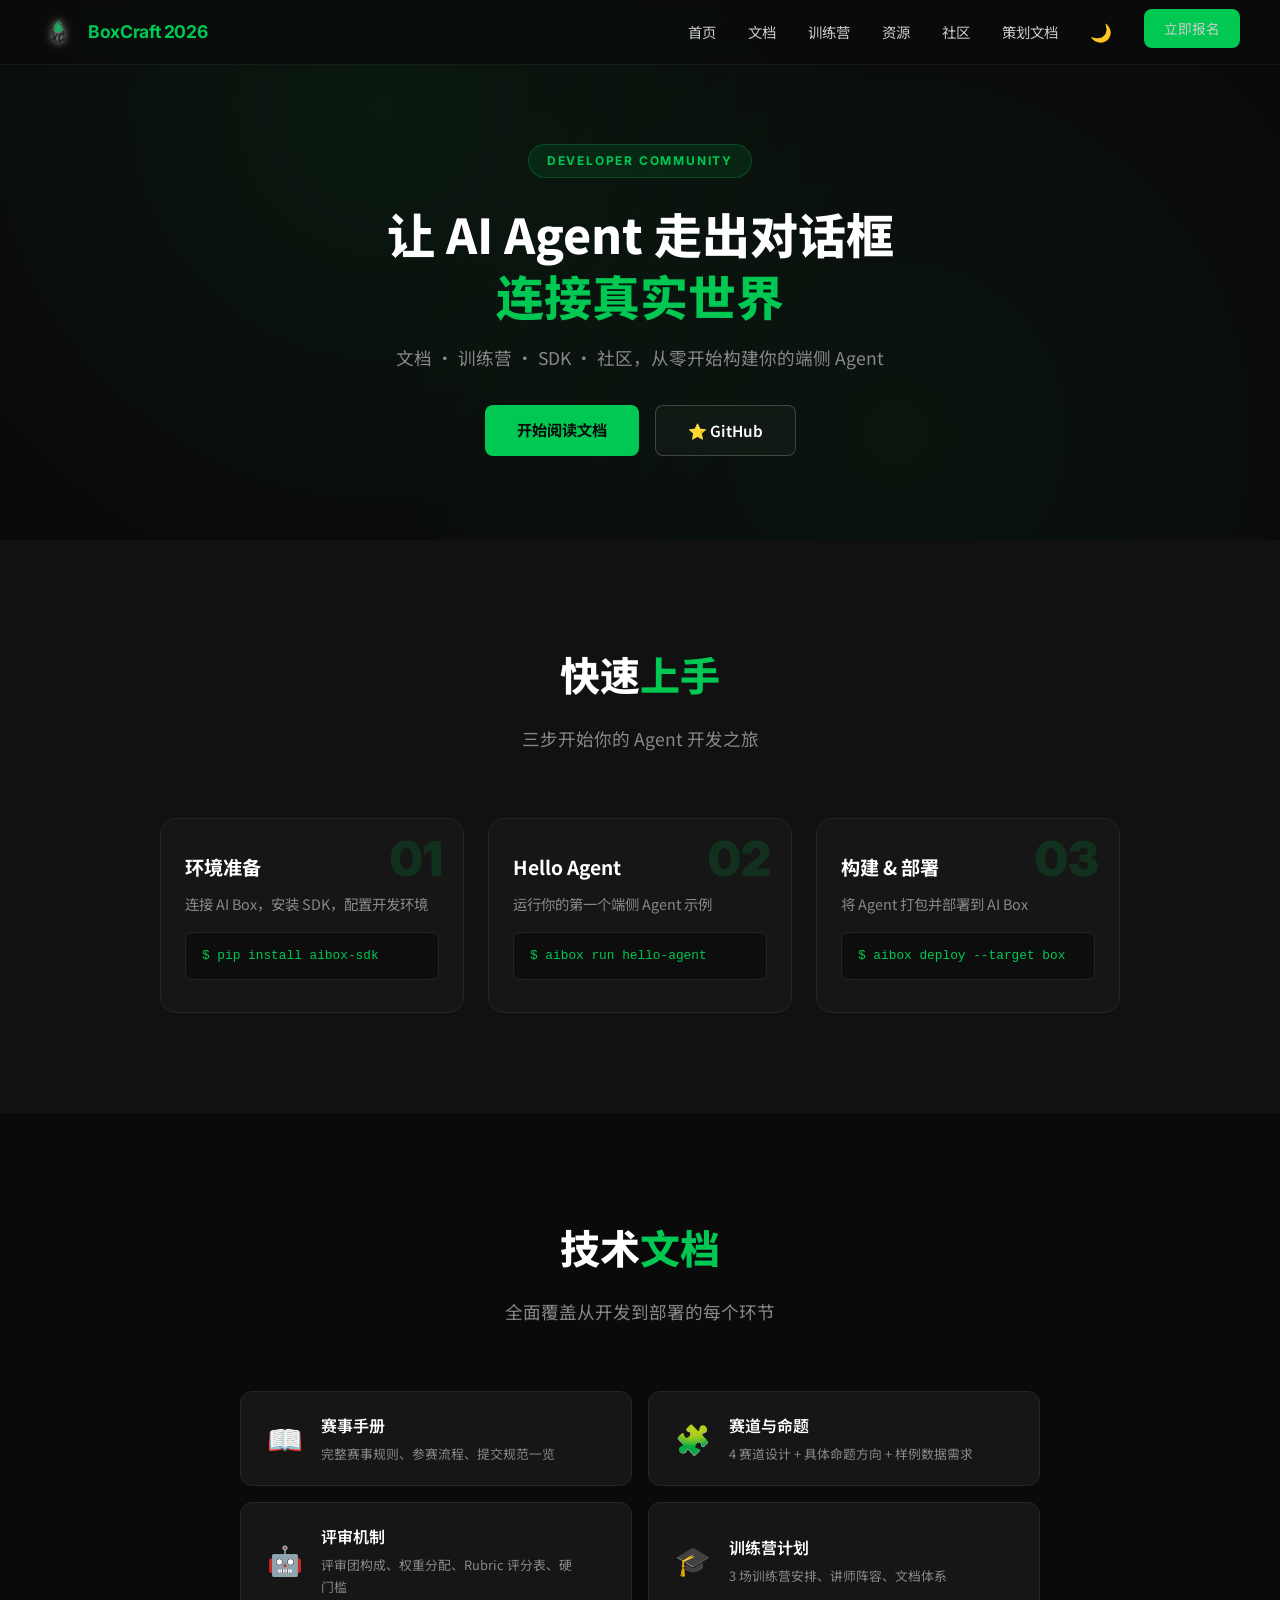
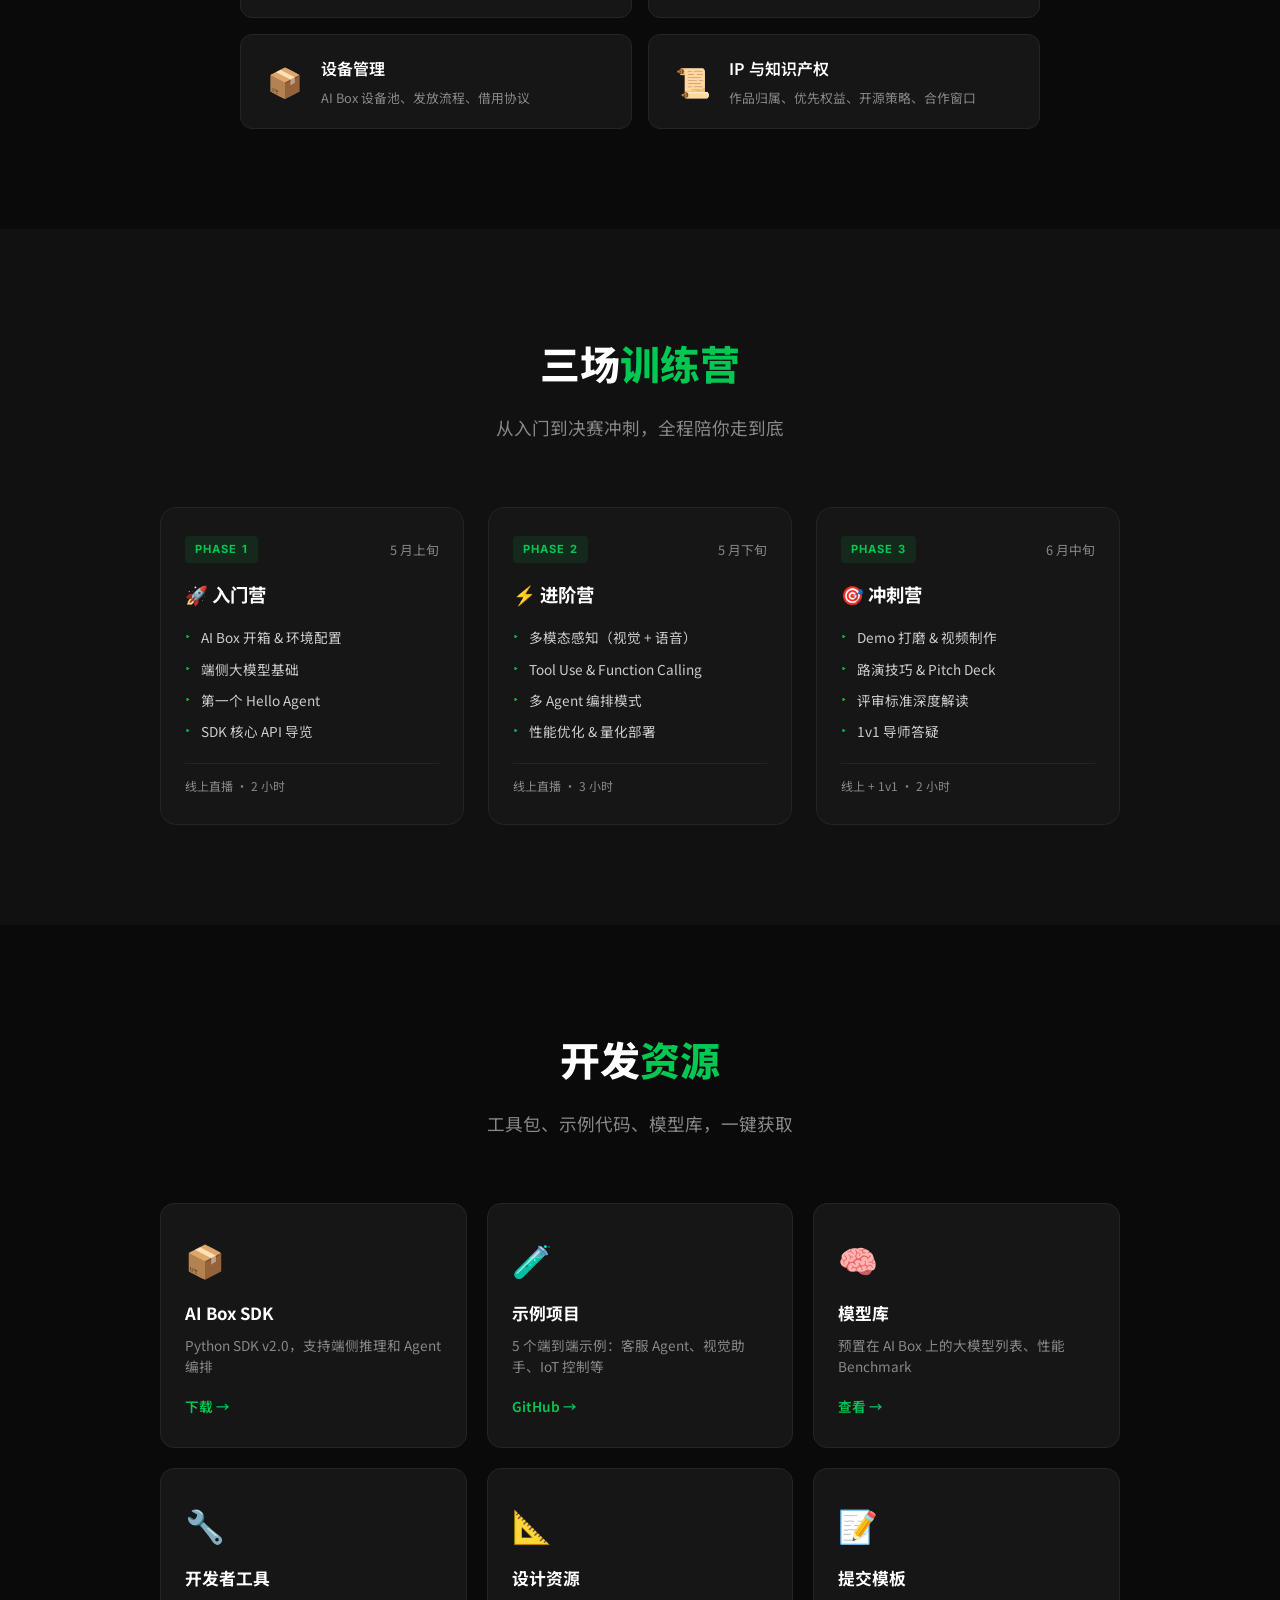
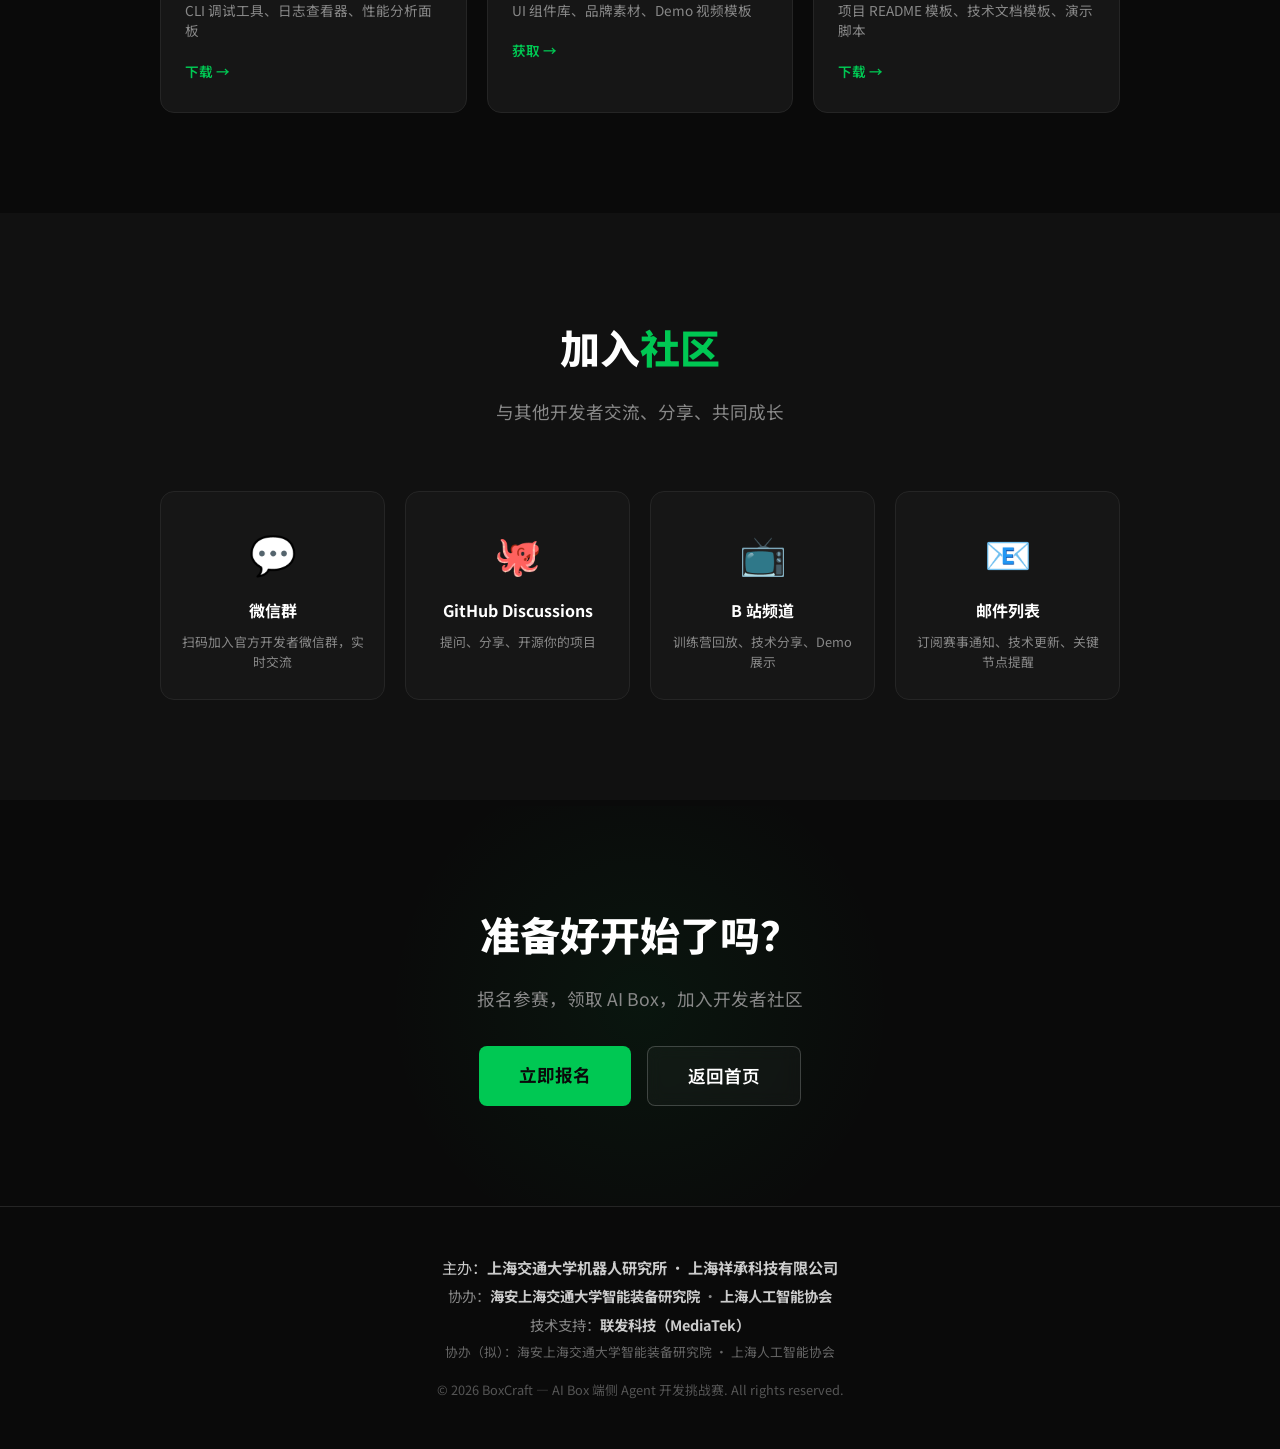
==== commit 04868db0: "refactor: 全局更新主办方架构 (交大+祥承主办，海安+协会协办，联发科技术支持)" ====
--- a/community.html
+++ b/community.html
@@ -290,8 +290,9 @@
     <!-- FOOTER -->
     <footer>
         <div class="organizers">
-            <div class="org-row">联合主办：<strong>上海交通大学机器人研究所</strong> · <strong>联发科技（MediaTek）</strong></div>
-            <div class="org-row">核心赞助：<strong>上海祥承科技有限公司</strong></div>
+            <div class="org-row">主办：<strong>上海交通大学机器人研究所</strong> · <strong>上海祥承科技有限公司</strong></div>
+            <div class="org-row">协办：<strong>海安上海交通大学智能装备研究院</strong> · <strong>上海人工智能协会</strong></div>
+            <div class="org-row">技术支持：<strong>联发科技（MediaTek）</strong></div>
             <div class="org-row" style="color:#666; font-size:0.8rem;">协办（拟）：海安上海交通大学智能装备研究院 · 上海人工智能协会</div>
         </div>
         <div class="copyright">
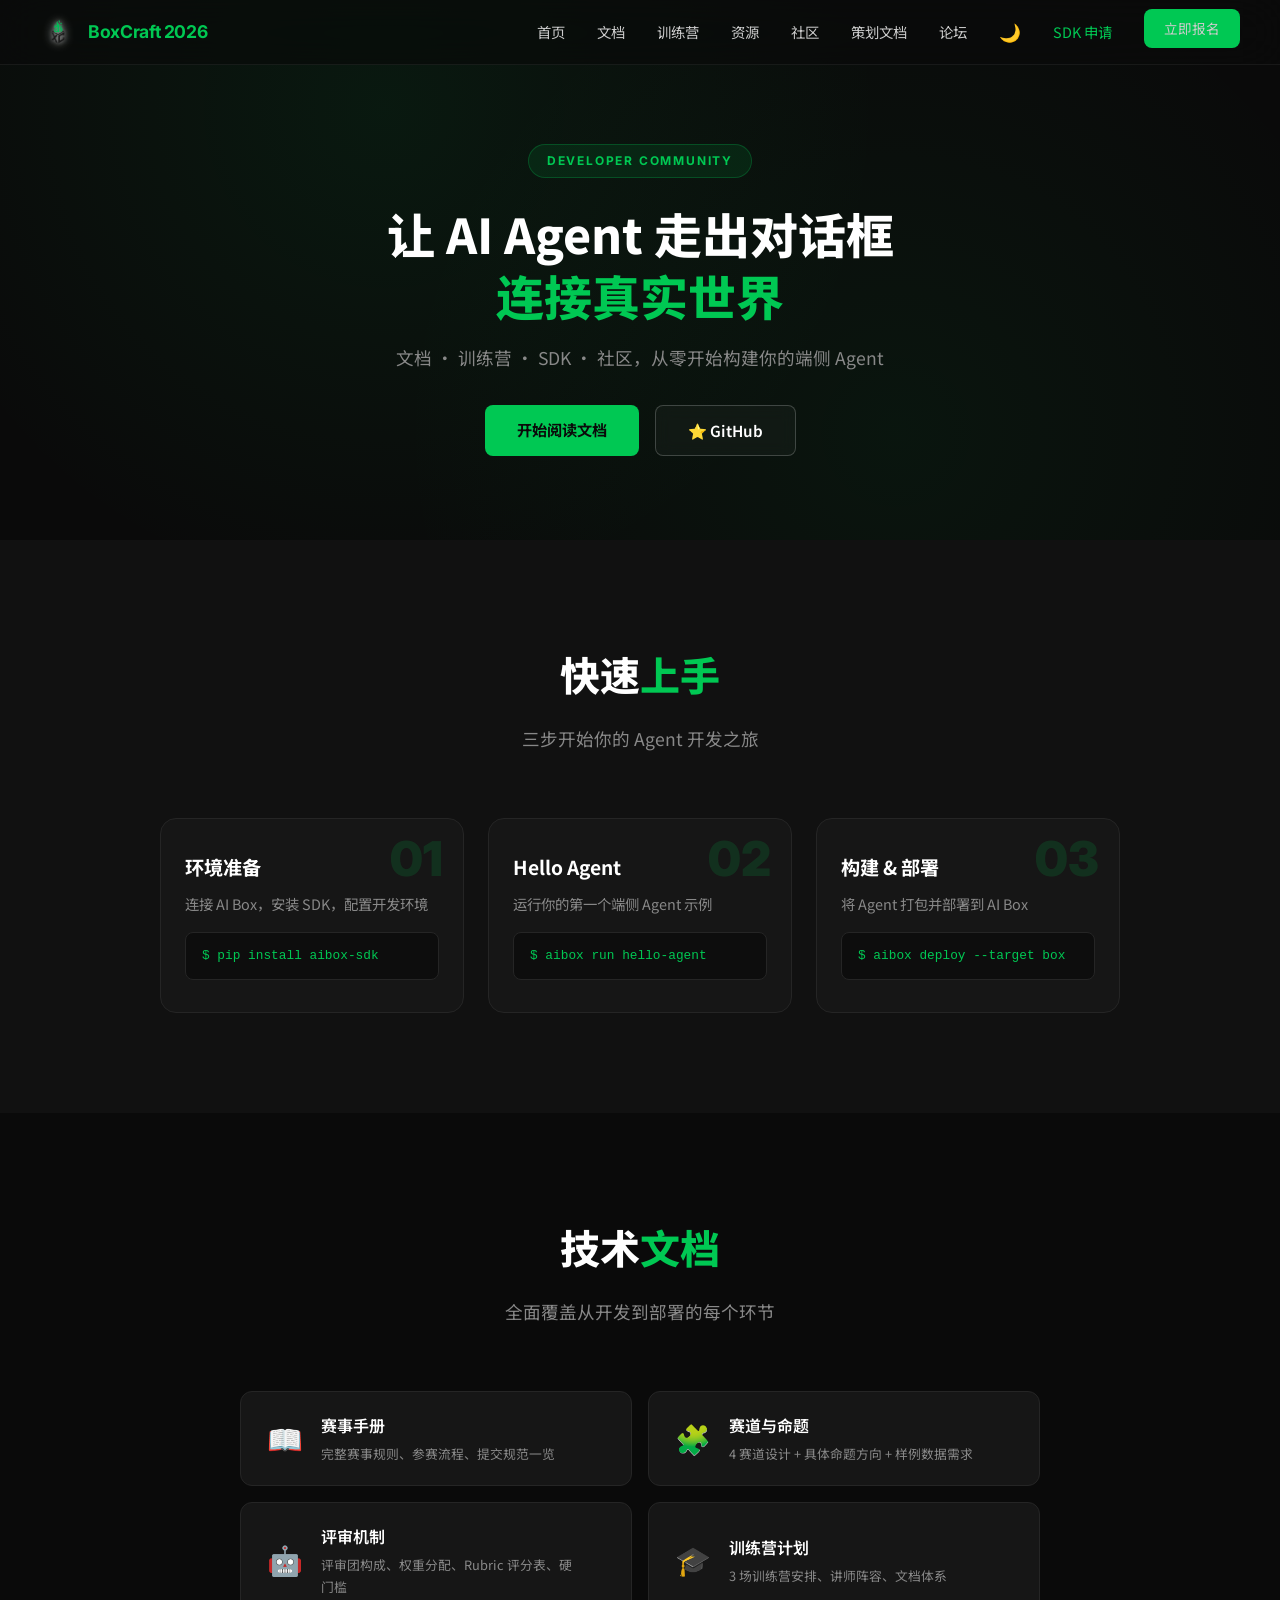
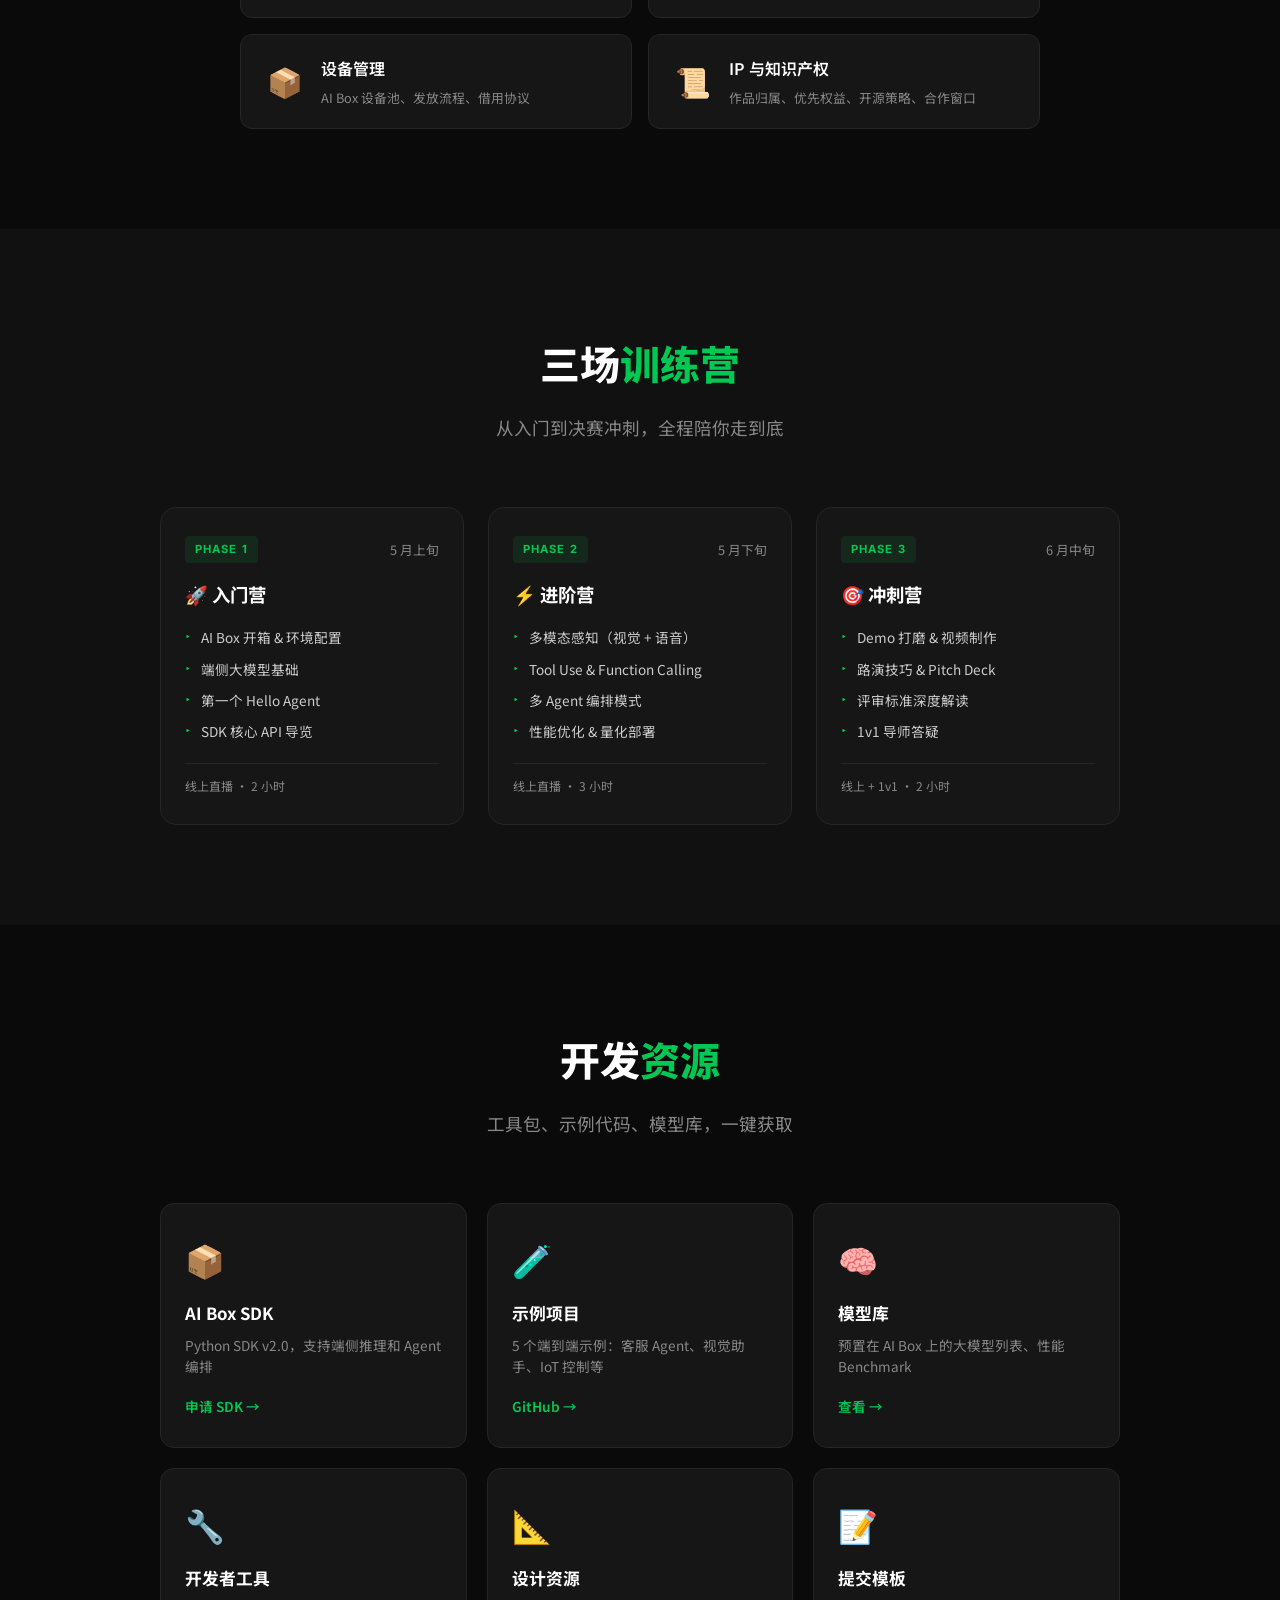
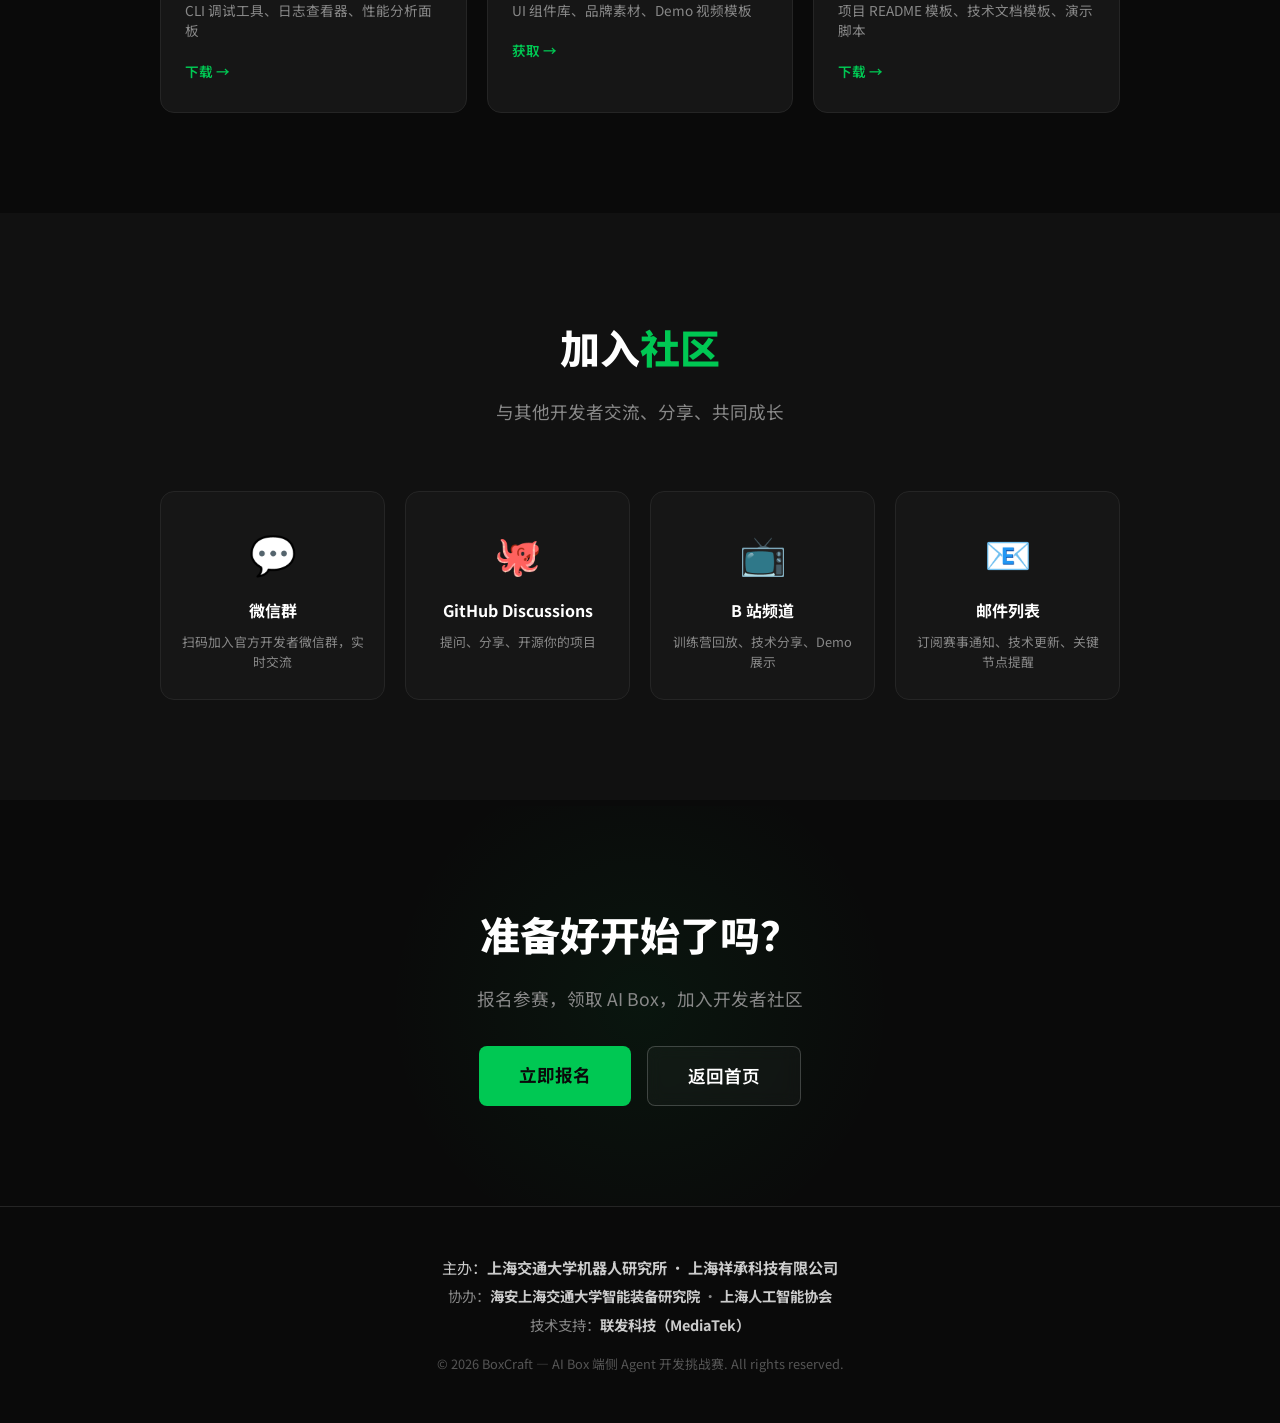
==== commit eba5e5a8: "feat: 新增 SDK 申请页、报名页、开发者论坛页；修复导航、样式；补充社区运营机制 - 新增 sdk.html：4 步 SDK 申请流程 + 表单 - 新增 forum.html：开发者论坛，支" ====
--- a/community.html
+++ b/community.html
@@ -27,8 +27,11 @@
                 <li><a href="#resources">资源</a></li>
                 <li><a href="#discuss">社区</a></li>
                 <li><a href="docs.html">策划文档</a></li>
-        <li><a href="#" onclick="toggleTheme();return false;" id="themeToggle" title="切换主题" style="font-size:1.1rem;">🌙</a></li>
-        <li><a href="register.html" class="btn-primary" style="padding:8px 20px; font-size:0.85rem;">立即报名</a>
+                <li><a href="forum.html">论坛</a></li>
+                <li><a href="#" onclick="toggleTheme();return false;" id="themeToggle" title="切换主题"
+                        style="font-size:1.1rem;">🌙</a></li>
+                <li><a href="sdk.html" style="color:var(--green)">SDK 申请</a></li>
+                <li><a href="register.html" class="btn-primary" style="padding:8px 20px; font-size:0.85rem;">立即报名</a>
                 </li>
             </ul>
         </div>
@@ -209,7 +212,7 @@
                     <div class="res-icon">📦</div>
                     <h4>AI Box SDK</h4>
                     <p>Python SDK v2.0，支持端侧推理和 Agent 编排</p>
-                    <a href="#" class="res-link">下载 →</a>
+                    <a href="sdk.html" class="res-link">申请 SDK →</a>
                 </div>
                 <div class="res-card">
                     <div class="res-icon">🧪</div>
@@ -293,7 +296,6 @@
             <div class="org-row">主办：<strong>上海交通大学机器人研究所</strong> · <strong>上海祥承科技有限公司</strong></div>
             <div class="org-row">协办：<strong>海安上海交通大学智能装备研究院</strong> · <strong>上海人工智能协会</strong></div>
             <div class="org-row">技术支持：<strong>联发科技（MediaTek）</strong></div>
-            <div class="org-row" style="color:#666; font-size:0.8rem;">协办（拟）：海安上海交通大学智能装备研究院 · 上海人工智能协会</div>
         </div>
         <div class="copyright">
             © 2026 BoxCraft — AI Box 端侧 Agent 开发挑战赛. All rights reserved.
@@ -311,24 +313,24 @@
     </script>
 
 
-  <script>
-    function toggleTheme() {
-      const html = document.documentElement;
-      const next = html.getAttribute('data-theme') === 'dark' ? 'light' : 'dark';
-      html.setAttribute('data-theme', next);
-      localStorage.setItem('boxcraft-theme', next);
-      const btn = document.getElementById('themeToggle');
-      if (btn) btn.textContent = next === 'dark' ? '🌙' : '☀️';
-    }
-    (function() {
-      const saved = localStorage.getItem('boxcraft-theme');
-      if (saved) {
-        document.documentElement.setAttribute('data-theme', saved);
-        const btn = document.getElementById('themeToggle');
-        if (btn) btn.textContent = saved === 'dark' ? '🌙' : '☀️';
-      }
-    })();
-  </script>
+    <script>
+        function toggleTheme() {
+            const html = document.documentElement;
+            const next = html.getAttribute('data-theme') === 'dark' ? 'light' : 'dark';
+            html.setAttribute('data-theme', next);
+            localStorage.setItem('boxcraft-theme', next);
+            const btn = document.getElementById('themeToggle');
+            if (btn) btn.textContent = next === 'dark' ? '🌙' : '☀️';
+        }
+        (function () {
+            const saved = localStorage.getItem('boxcraft-theme');
+            if (saved) {
+                document.documentElement.setAttribute('data-theme', saved);
+                const btn = document.getElementById('themeToggle');
+                if (btn) btn.textContent = saved === 'dark' ? '🌙' : '☀️';
+            }
+        })();
+    </script>
 </body>
 
 </html>
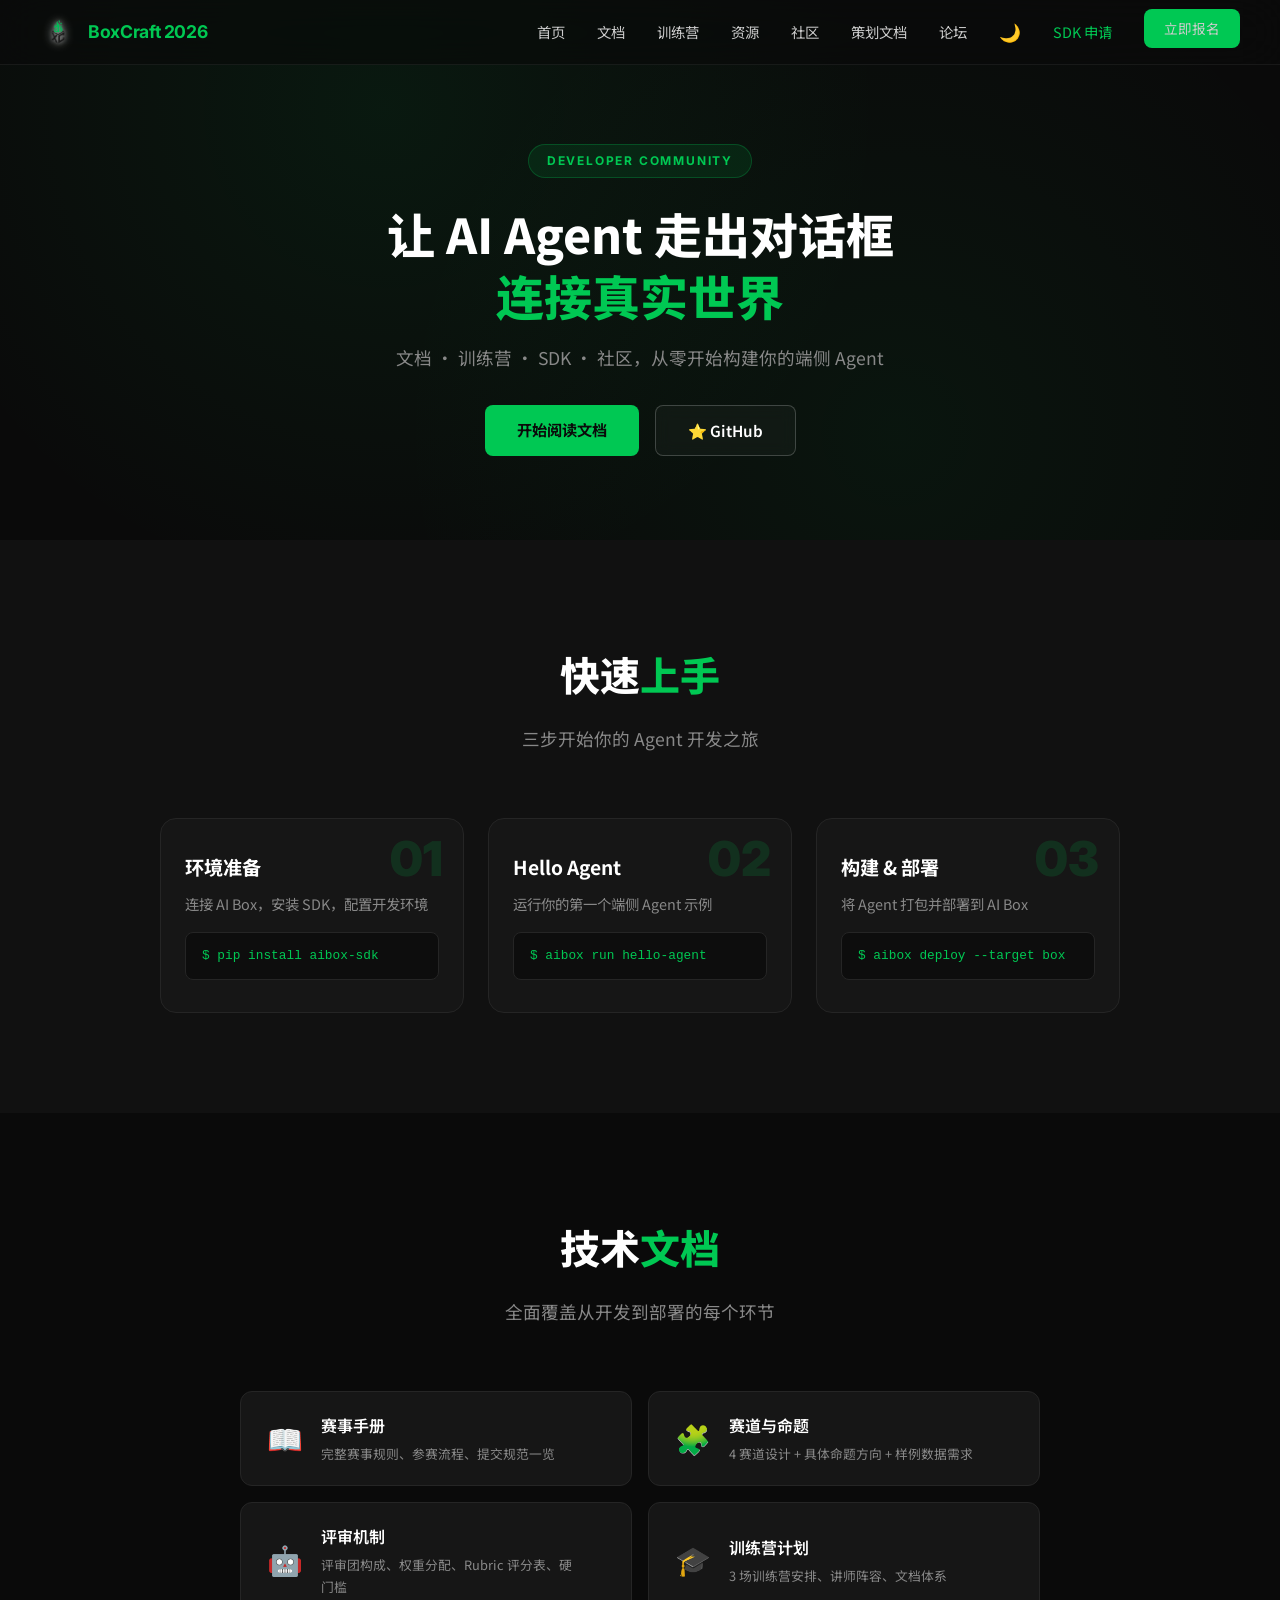
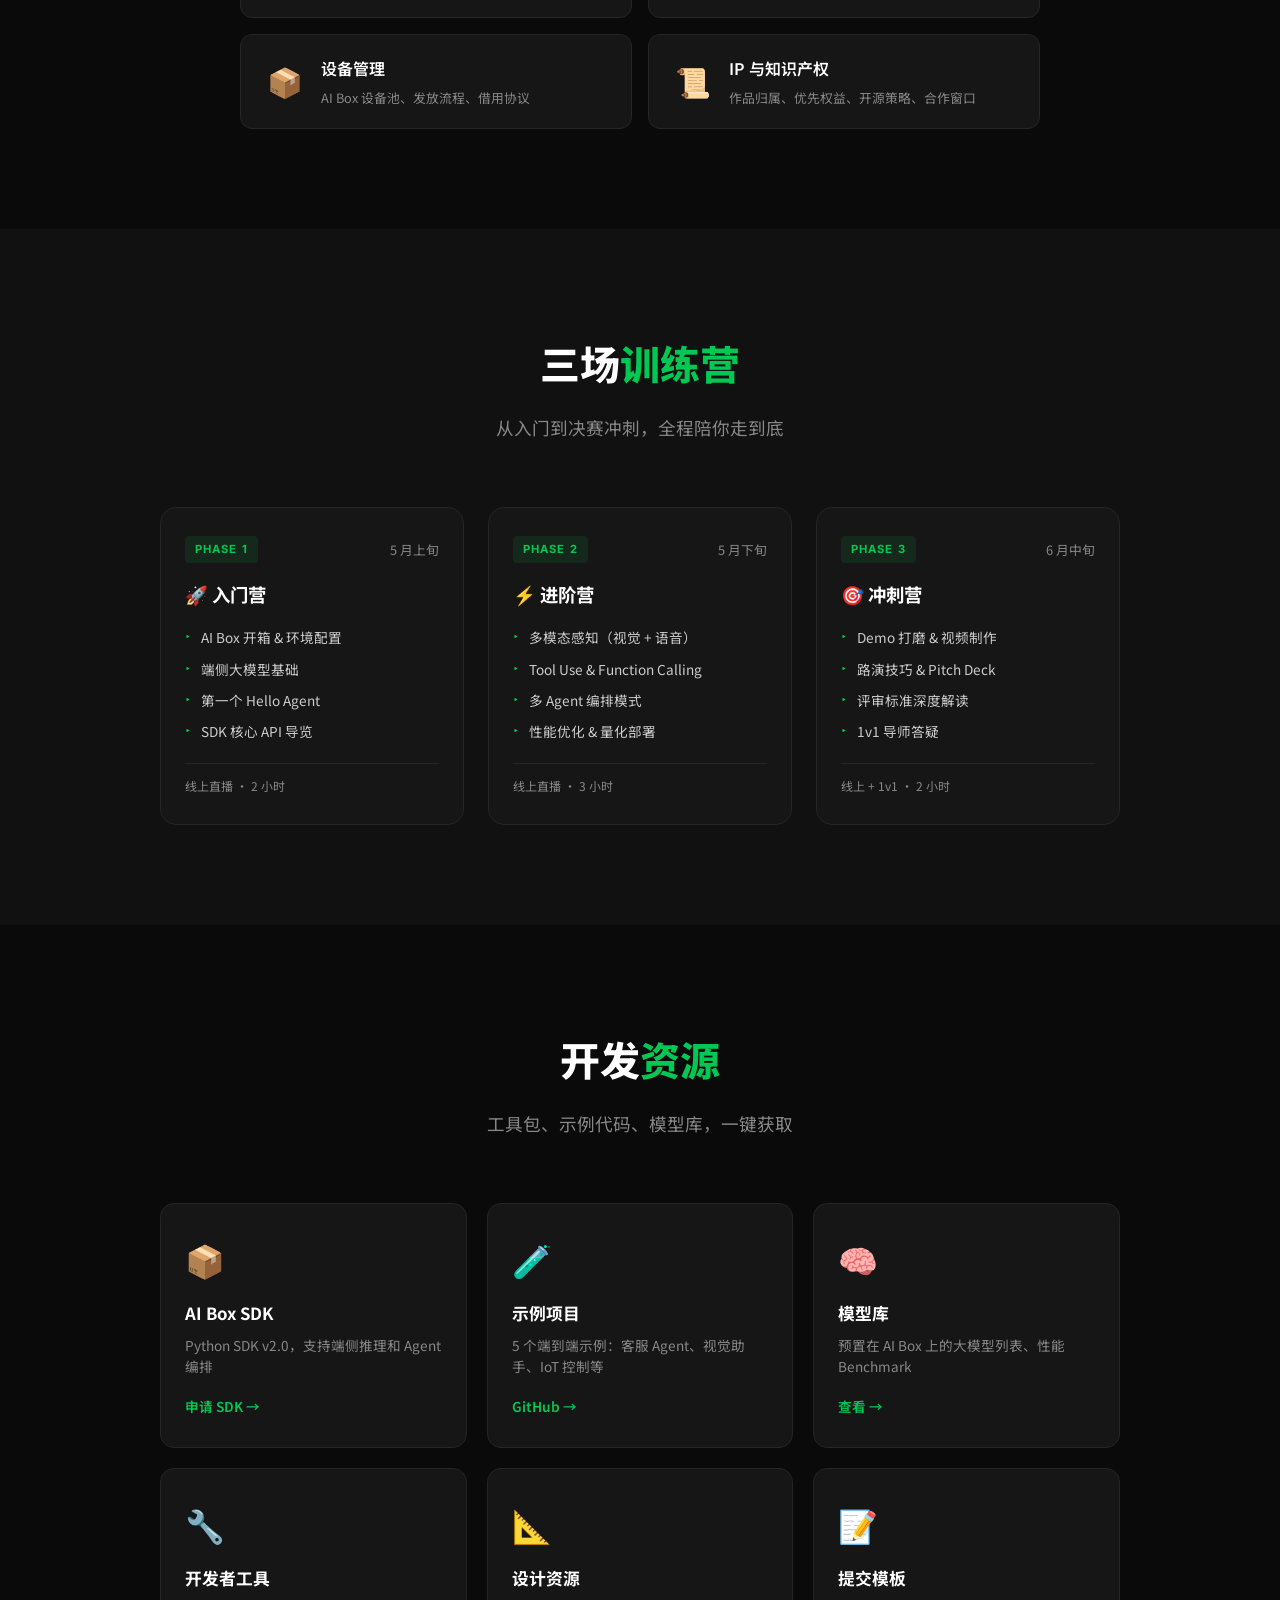
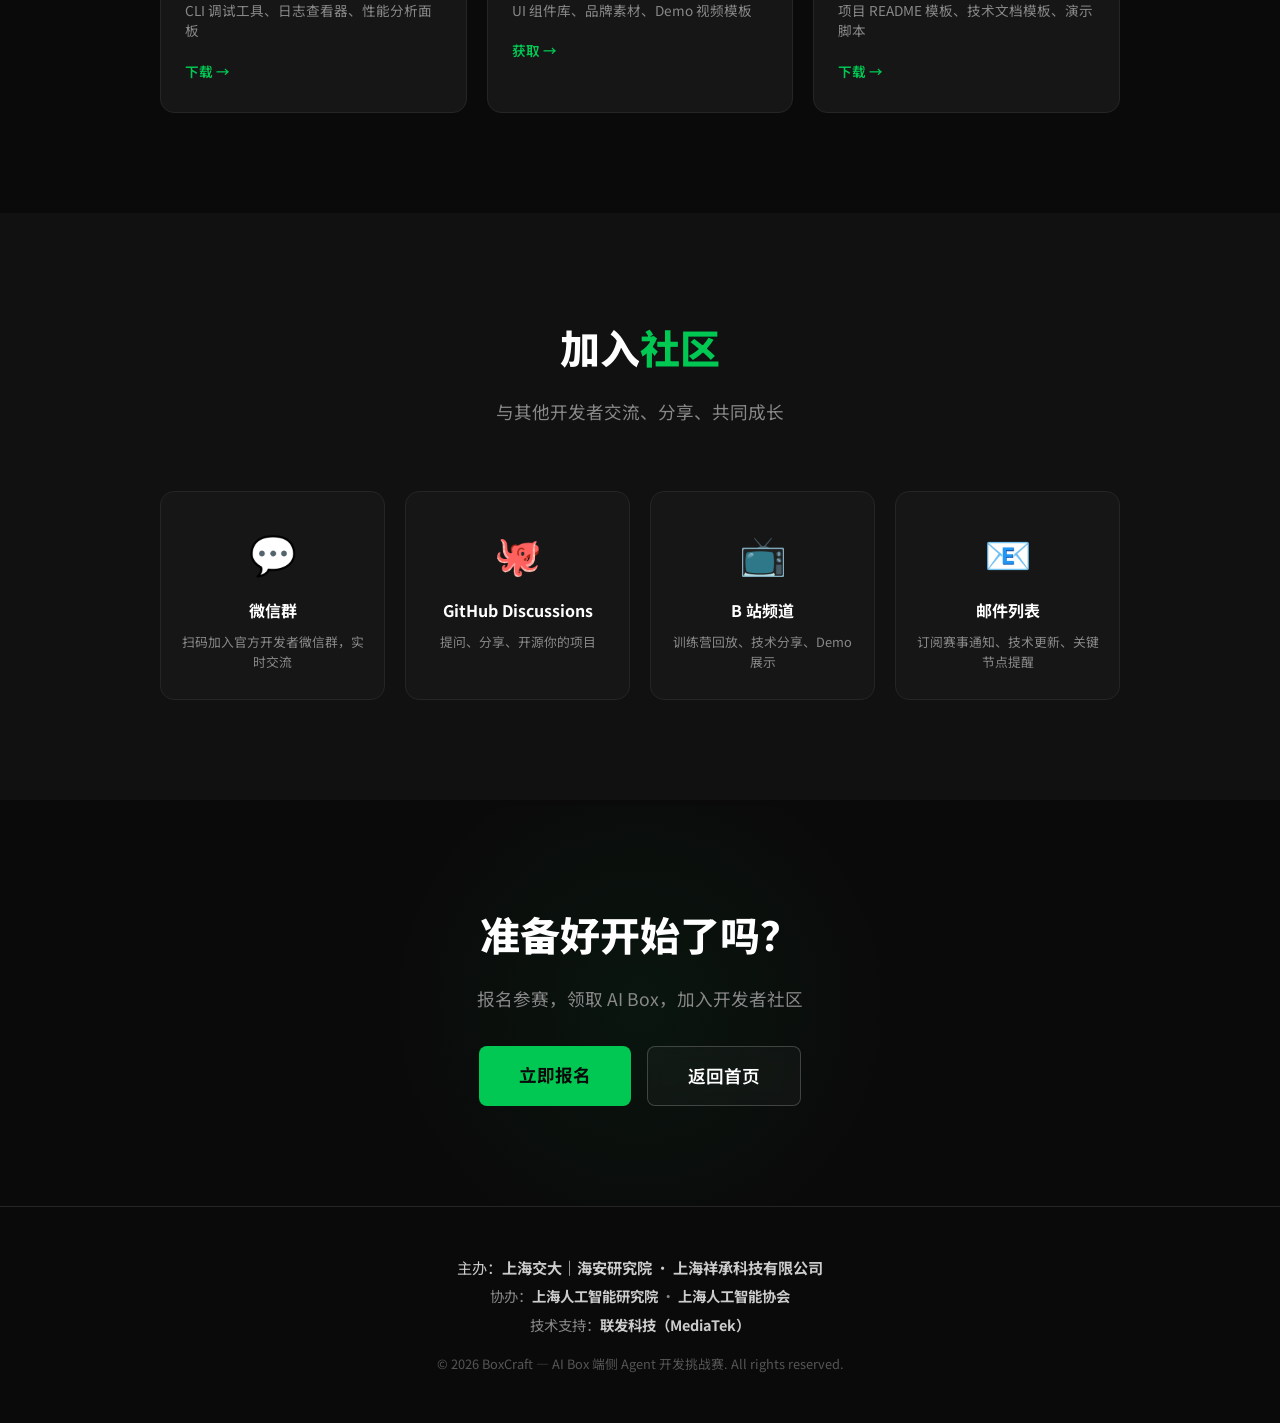
==== commit 08b69a72: "更新了主办和协办信息" ====
--- a/community.html
+++ b/community.html
@@ -293,8 +293,8 @@
     <!-- FOOTER -->
     <footer>
         <div class="organizers">
-            <div class="org-row">主办：<strong>上海交通大学机器人研究所</strong> · <strong>上海祥承科技有限公司</strong></div>
-            <div class="org-row">协办：<strong>海安上海交通大学智能装备研究院</strong> · <strong>上海人工智能协会</strong></div>
+            <div class="org-row">主办：<strong>上海交大｜海安研究院</strong> · <strong>上海祥承科技有限公司</strong></div>
+            <div class="org-row">协办：<strong>上海人工智能研究院</strong> · <strong>上海人工智能协会</strong></div>
             <div class="org-row">技术支持：<strong>联发科技（MediaTek）</strong></div>
         </div>
         <div class="copyright">
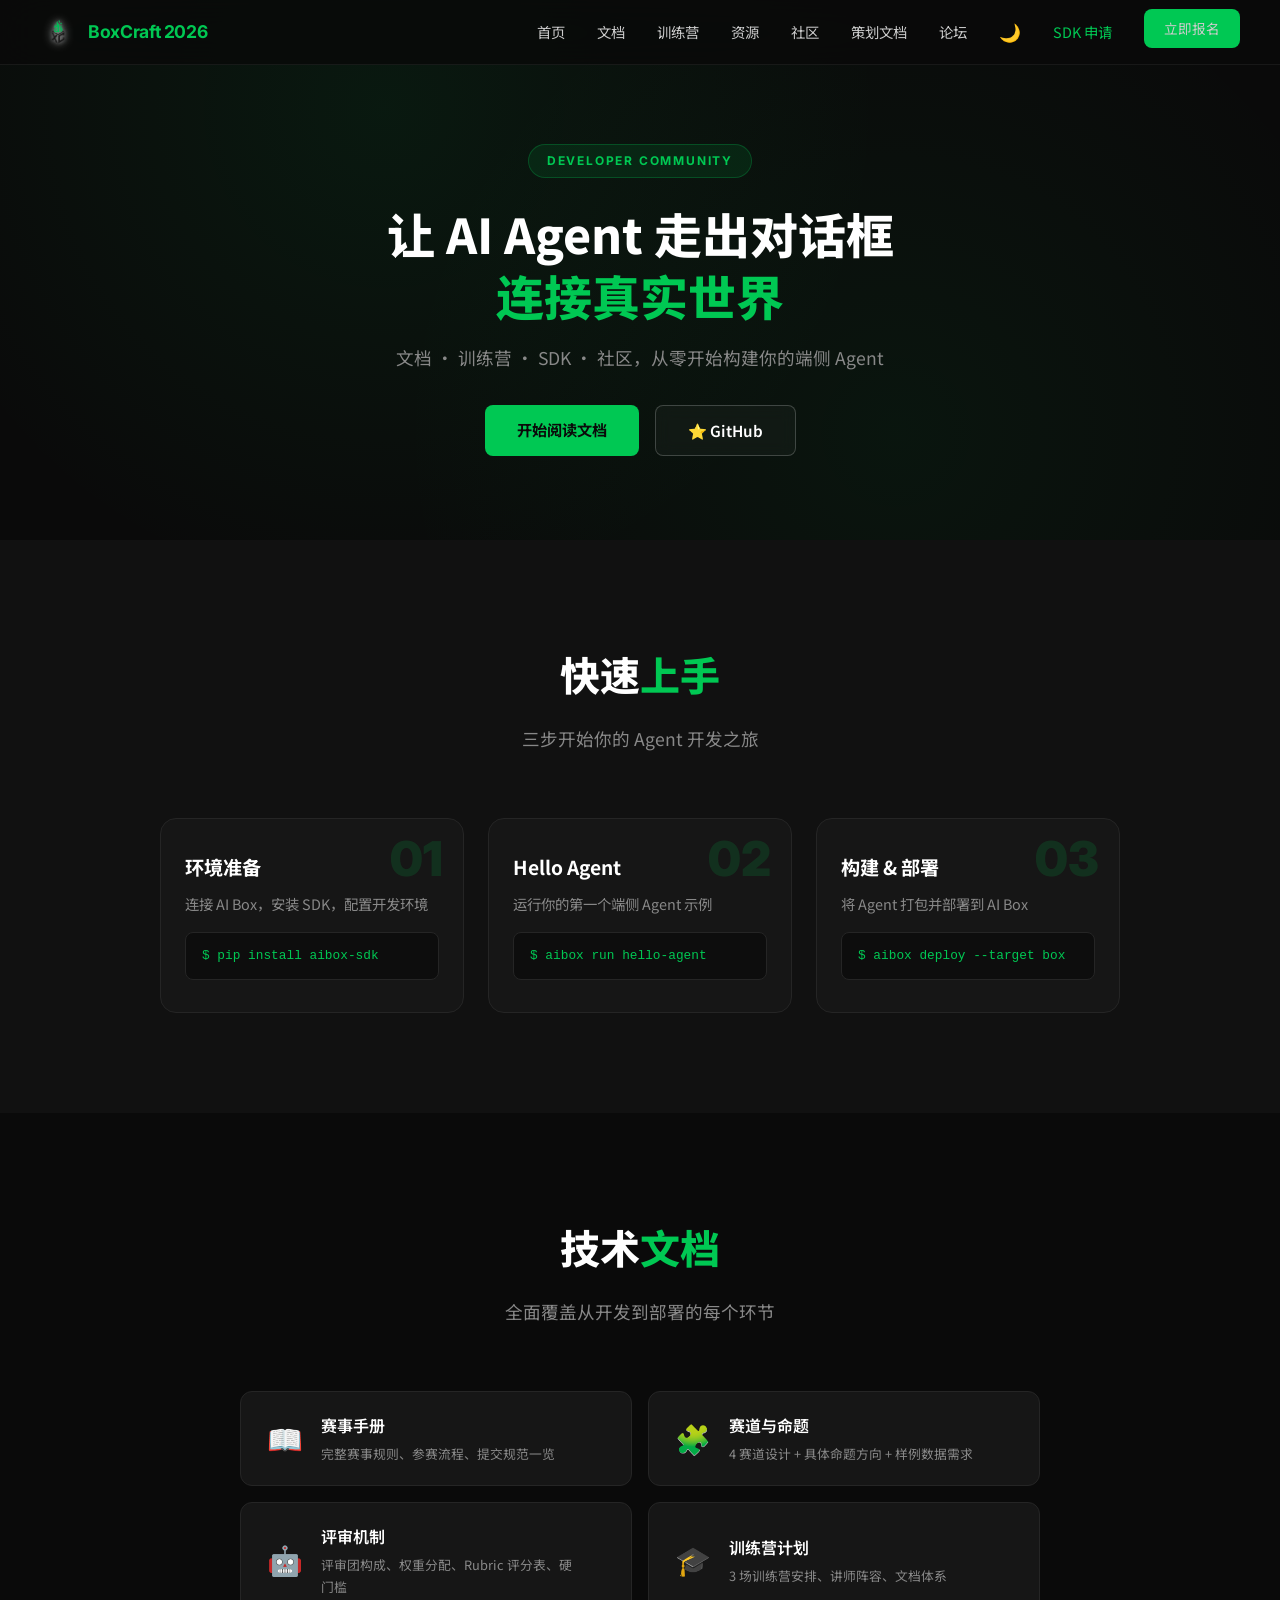
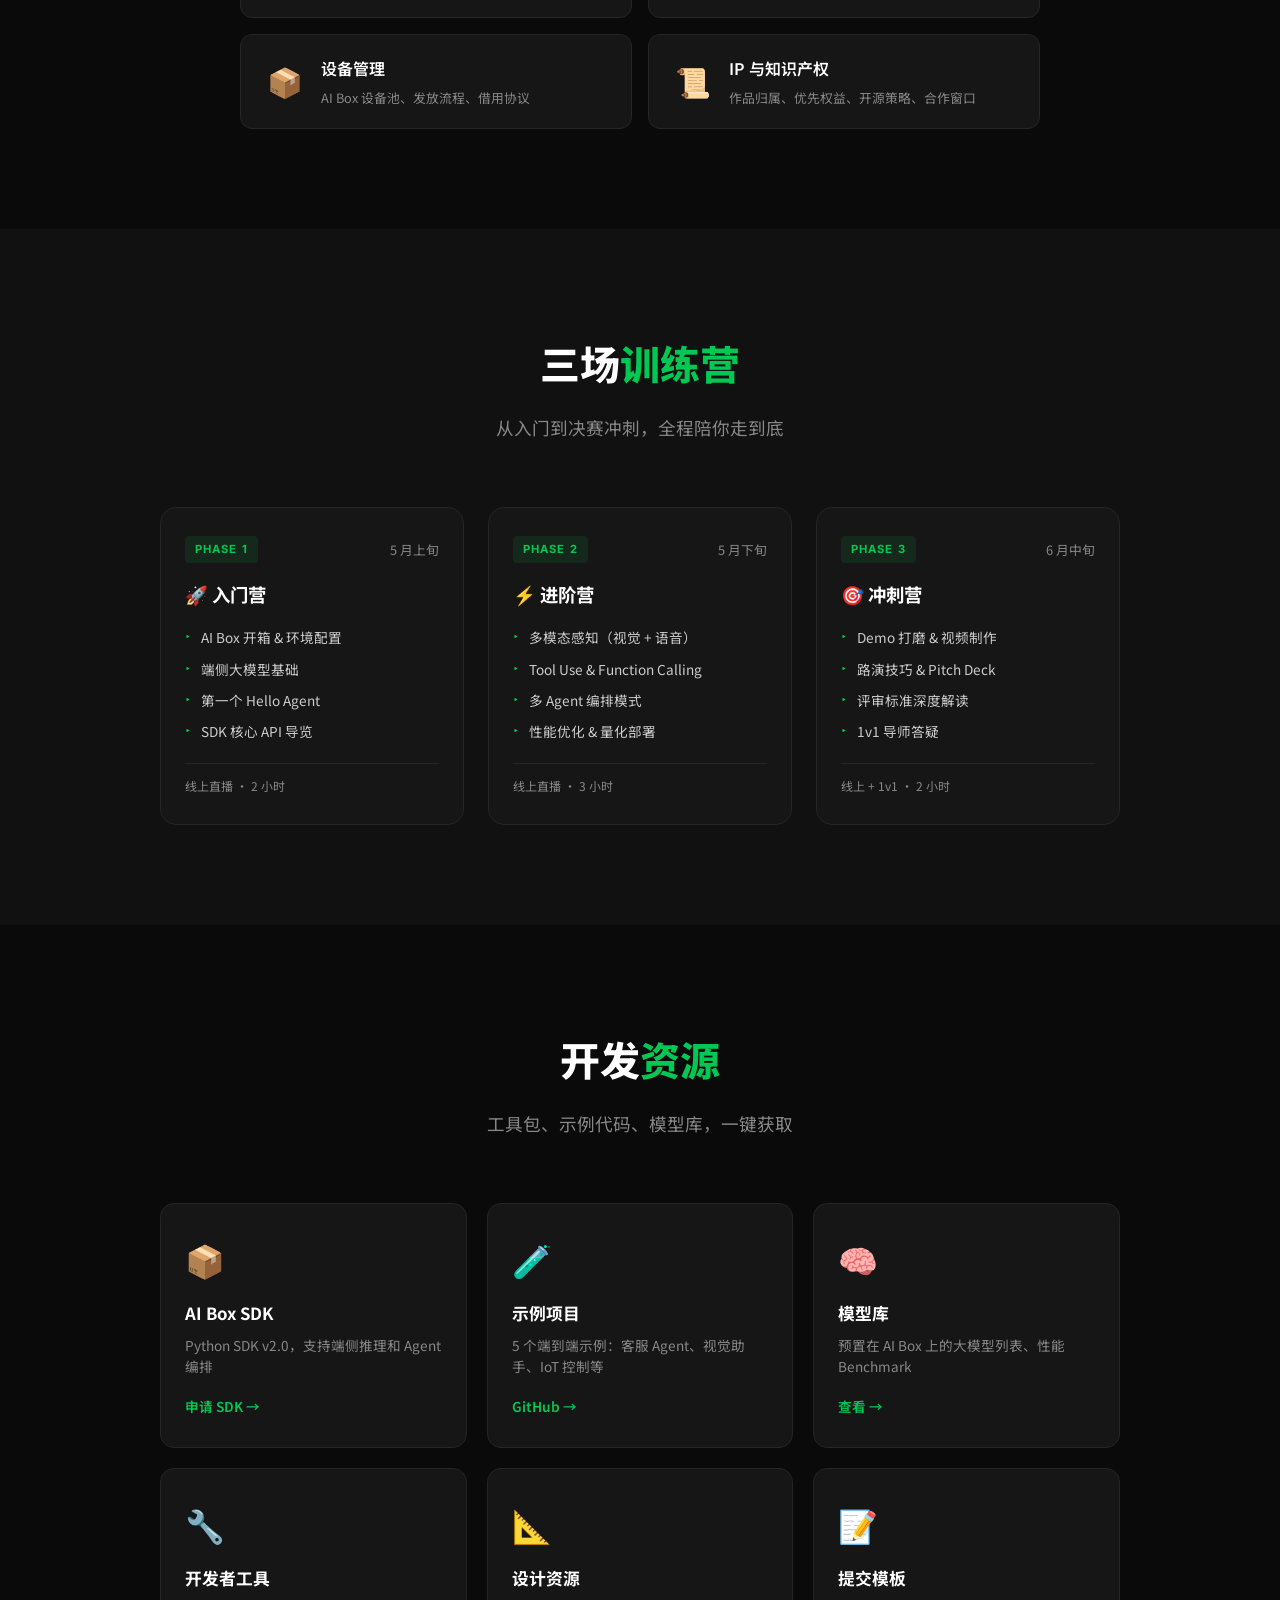
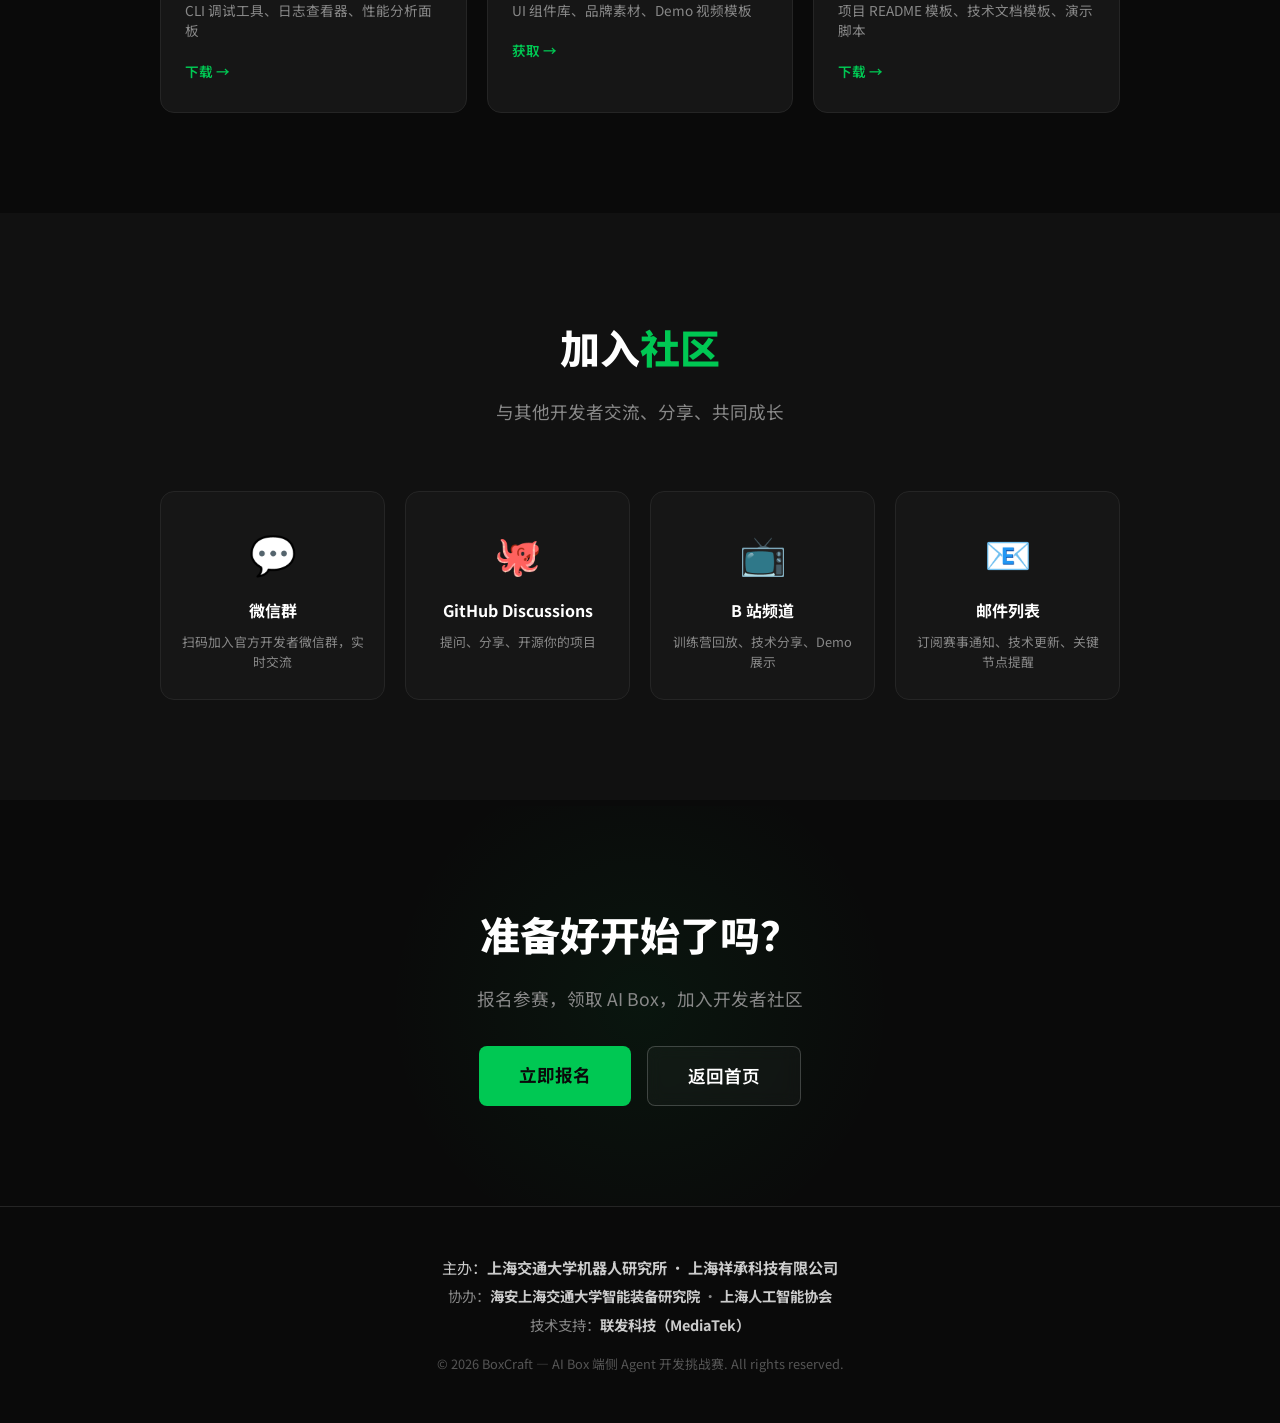
==== commit 5de5f54a: "fix: 校正主办方名称、时间线（Codex 2026-05-11）" ====
--- a/community.html
+++ b/community.html
@@ -20,7 +20,12 @@
                 <img src="assets/logo.png" alt="BoxCraft">
                 <span>BoxCraft <span class="year">2026</span></span>
             </a>
-            <ul class="nav-links">
+            <div class="hamburger"
+                onclick="this.classList.toggle('active');document.querySelector('.nav-links').classList.toggle('open')">
+                <span></span><span></span><span></span>
+            </div>
+            <ul class="nav-links"
+                onclick="if(window.innerWidth<=768){this.classList.remove('open');document.querySelector('.hamburger').classList.remove('active')}">
                 <li><a href="index.html">首页</a></li>
                 <li><a href="#docs">文档</a></li>
                 <li><a href="#bootcamp">训练营</a></li>
@@ -293,8 +298,8 @@
     <!-- FOOTER -->
     <footer>
         <div class="organizers">
-            <div class="org-row">主办：<strong>上海交大｜海安研究院</strong> · <strong>上海祥承科技有限公司</strong></div>
-            <div class="org-row">协办：<strong>上海人工智能研究院</strong> · <strong>上海人工智能协会</strong></div>
+            <div class="org-row">主办：<strong>上海交通大学机器人研究所</strong> · <strong>上海祥承科技有限公司</strong></div>
+            <div class="org-row">协办：<strong>海安上海交通大学智能装备研究院</strong> · <strong>上海人工智能协会</strong></div>
             <div class="org-row">技术支持：<strong>联发科技（MediaTek）</strong></div>
         </div>
         <div class="copyright">
--- a/style.css
+++ b/style.css
@@ -56,6 +56,8 @@
 html {
   scroll-behavior: smooth;
   font-size: 16px;
+  overflow-x: hidden;
+  max-width: 100%;
 }
 
 body {
@@ -64,6 +66,7 @@
   font-family: var(--font-cn);
   line-height: 1.7;
   overflow-x: hidden;
+  max-width: 100vw;
   -webkit-font-smoothing: antialiased;
   -moz-osx-font-smoothing: grayscale;
 }
@@ -91,12 +94,13 @@
   top: 0;
   left: 0;
   right: 0;
-  z-index: 100;
-  background: rgba(10, 10, 10, 0.7);
+  z-index: 500;
+  background: rgba(10, 10, 10, 0.85);
   backdrop-filter: blur(24px) saturate(180%);
   -webkit-backdrop-filter: blur(24px) saturate(180%);
   border-bottom: 1px solid rgba(255, 255, 255, 0.06);
   padding: 0 24px;
+  overflow: visible;
 }
 
 nav .nav-inner {
@@ -129,6 +133,11 @@
 
 nav .nav-logo .year {
   color: var(--green);
+}
+
+/* 汉堡按钮：桌面端隐藏 */
+.hamburger {
+  display: none;
 }
 
 nav .nav-links {
@@ -851,8 +860,124 @@
     grid-template-columns: repeat(2, 1fr);
   }
 
+  /* --- 汉堡按钮 --- */
+  .hamburger {
+    display: flex;
+    flex-direction: column;
+    justify-content: center;
+    align-items: center;
+    gap: 5px;
+    width: 40px;
+    height: 40px;
+    cursor: pointer;
+    z-index: 9999;
+    position: relative;
+    flex-shrink: 0;
+  }
+
+  .hamburger span {
+    display: block;
+    width: 22px;
+    height: 2px;
+    background: var(--white);
+    border-radius: 2px;
+    transition: transform 0.3s ease, opacity 0.3s ease, background 0.3s ease;
+  }
+
+  .hamburger.active span {
+    background: var(--green);
+  }
+
+  .hamburger.active span:nth-child(1) {
+    transform: translateY(7px) rotate(45deg);
+  }
+
+  .hamburger.active span:nth-child(2) {
+    opacity: 0;
+    transform: scaleX(0);
+  }
+
+  .hamburger.active span:nth-child(3) {
+    transform: translateY(-7px) rotate(-45deg);
+  }
+
+  /* --- 移动端全屏菜单 --- */
   nav .nav-links {
-    display: none;
+    position: absolute;
+    top: 64px;
+    left: -24px;
+    right: -24px;
+    height: 100vh;
+    height: 100dvh;
+    flex-direction: column;
+    align-items: center;
+    justify-content: flex-start;
+    background: rgba(8, 8, 16, 0.98);
+    backdrop-filter: blur(32px) saturate(200%);
+    -webkit-backdrop-filter: blur(32px) saturate(200%);
+    padding: 40px 24px 80px;
+    gap: 0;
+    z-index: 9998;
+    overflow-y: auto;
+    /* 初始状态：透明 + 上移 */
+    display: flex;
+    opacity: 0;
+    transform: translateY(-10px);
+    pointer-events: none;
+    transition: opacity 0.3s ease, transform 0.3s ease;
+    box-shadow: 0 20px 60px rgba(0, 200, 83, 0.08),
+      inset 0 1px 0 rgba(255, 255, 255, 0.06);
+    border-top: 1px solid rgba(0, 200, 83, 0.15);
+  }
+
+  nav .nav-links.open {
+    opacity: 1;
+    transform: translateY(0);
+    pointer-events: auto;
+  }
+
+  nav .nav-links li {
+    text-align: center;
+    width: 100%;
+    max-width: 320px;
+  }
+
+  nav .nav-links li:first-child a {
+    border-top: 1px solid rgba(255, 255, 255, 0.06);
+  }
+
+  nav .nav-links a {
+    display: block;
+    padding: 16px 0;
+    font-size: 1.1rem;
+    font-weight: 500;
+    color: rgba(255, 255, 255, 0.7);
+    border-bottom: 1px solid rgba(255, 255, 255, 0.06);
+    transition: color 0.2s, text-shadow 0.2s, padding-left 0.2s;
+    letter-spacing: 0.02em;
+  }
+
+  nav .nav-links a:hover,
+  nav .nav-links a:active {
+    color: var(--green);
+    text-shadow: 0 0 20px rgba(0, 200, 83, 0.6);
+    padding-left: 8px;
+  }
+
+  nav .nav-links li:last-child a {
+    border-bottom: none;
+  }
+
+  /* 报名按钮特殊样式 */
+  nav .nav-links li:last-child a.btn-primary,
+  nav .nav-links .btn-primary {
+    margin: 20px auto 0;
+    padding: 14px 40px;
+    border-radius: 8px;
+    font-size: 1rem;
+    box-shadow: 0 0 30px rgba(0, 200, 83, 0.3);
+    width: auto;
+    display: inline-block;
   }
 
   .hero-buttons {
